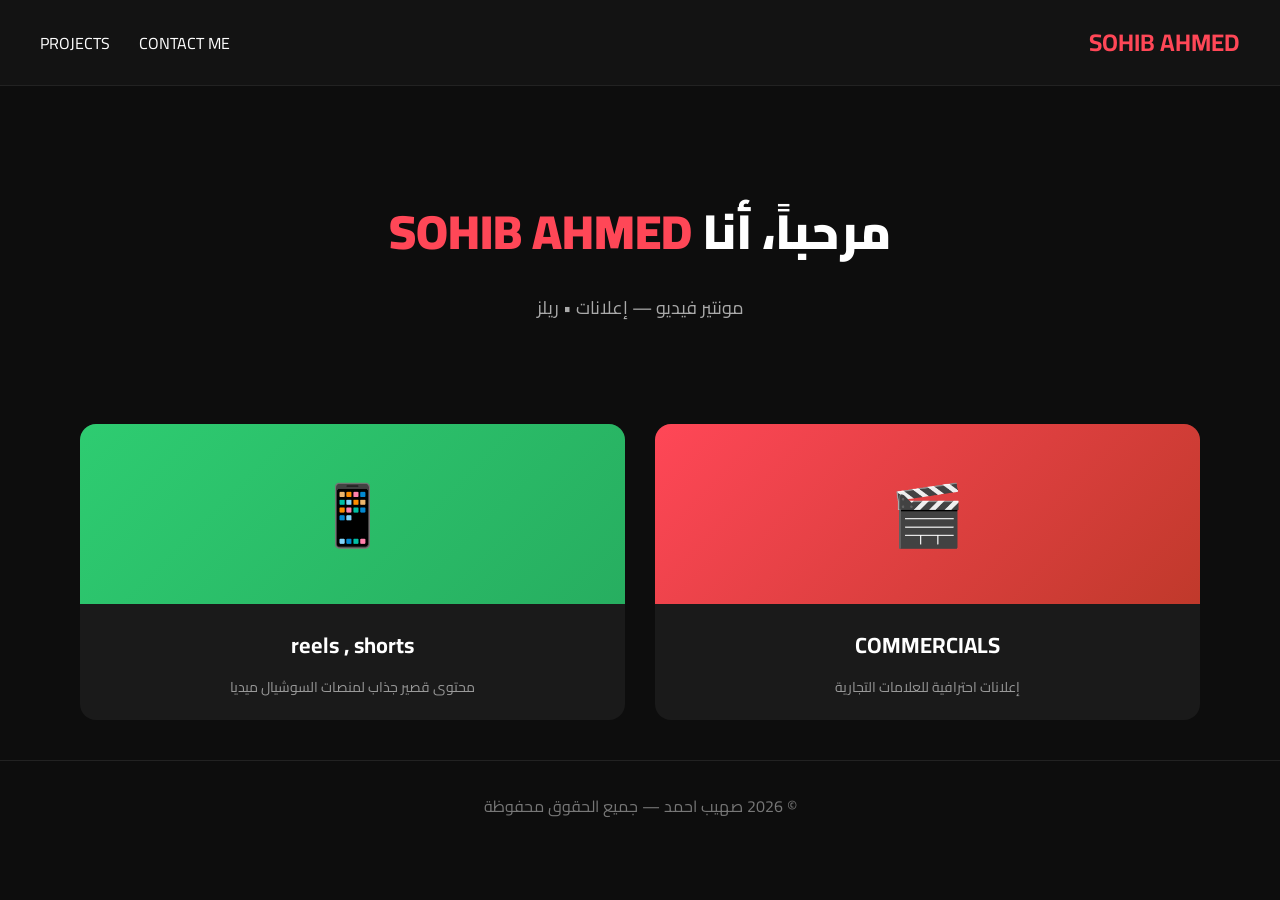
==== index.html @ 6d96e3cb "Add files via upload" ====
<!DOCTYPE html>
<html lang="ar" dir="rtl">

<head>
  <meta charset="UTF-8">
  <meta name="viewport" content="width=device-width, initial-scale=1.0">
  <title>صهيب أحمد — بورتفوليو</title>
  <link href="https://fonts.googleapis.com/css2?family=Cairo:wght@400;700;900&display=swap" rel="stylesheet">
  <style>
    * {
      margin: 0;
      padding: 0;
      box-sizing: border-box;
    }

    body {
      font-family: 'Cairo', sans-serif;
      background: #0d0d0d;
      color: #fff;
      min-height: 100vh;
    }

    header {
      display: flex;
      justify-content: space-between;
      align-items: center;
      padding: 20px 40px;
      background: rgba(20, 20, 20, 0.9);
      border-bottom: 1px solid #222;
    }

    .logo {
      font-size: 24px;
      font-weight: bold;
      color: #ff4757;
    }

    nav a {
      color: #fff;
      text-decoration: none;
      margin-right: 25px;
      transition: 0.3s;
    }

    nav a:hover {
      color: #ff4757;
    }

    .hero {
      text-align: center;
      padding: 100px 20px 60px;
    }

    .hero h1 {
      font-size: 48px;
      font-weight: 900;
    }

    .hero h1 span {
      color: #ff4757;
    }

    .hero p {
      color: #aaa;
      margin-top: 15px;
      font-size: 18px;
    }

    .sections {
      display: grid;
      grid-template-columns: repeat(auto-fit, minmax(280px, 1fr));
      gap: 30px;
      padding: 40px;
      max-width: 1200px;
      margin: auto;
    }

    .card {
      background: #1a1a1a;
      border-radius: 16px;
      overflow: hidden;
      text-decoration: none;
      color: #fff;
      transition: transform 0.3s;
    }

    .card:hover {
      transform: translateY(-8px);
    }

    .card-img {
      height: 180px;
      display: flex;
      align-items: center;
      justify-content: center;
      font-size: 60px;
    }

    .red {
      background: linear-gradient(135deg, #ff4757, #c0392b);
    }

    .blue {
      background: linear-gradient(135deg, #3498db, #2c3e50);
    }

    .green {
      background: linear-gradient(135deg, #2ecc71, #27ae60);
    }

    .card-body {
      padding: 20px;
      text-align: center;
    }

    .card-body h3 {
      font-size: 22px;
    }

    .card-body p {
      color: #999;
      font-size: 14px;
      margin-top: 8px;
    }

    footer {
      text-align: center;
      padding: 30px;
      color: #777;
      border-top: 1px solid #222;
    }
  </style>
</head>

<body>
  <header>
    <div class="logo"> SOHIB AHMED</div>
    <nav>
      <a href="#work">PROJECTS</a>
      <a href="#contact"> CONTACT ME</a>
    </nav>
  </header>

  <section class="hero">
    <h1>مرحباً، أنا <span>SOHIB AHMED</span></h1>
    <p>مونتير فيديو — إعلانات • ريلز</p>
  </section>

  <section class="sections" id="work">
    <a href="ads.html" class="card">
      <div class="card-img red">🎬</div>
      <div class="card-body">
        <h3>COMMERCIALS</h3>
        <p>إعلانات احترافية للعلامات التجارية</p>
      </div>
    </a>
    <!-- <a href="motion.html" class="card">
    <div class="card-img blue">✨</div>
    <div class="card-body">
      <h3>Motion graphic</h3>
      <p>أنيميشن ورسوم متحركة إبداعية</p>
    </div>
  </a> -->
    <a href="reels.html" class="card">
      <div class="card-img green">📱</div>
      <div class="card-body">
        <h3>reels , shorts</h3>
        <p>محتوى قصير جذاب لمنصات السوشيال ميديا</p>
      </div>
    </a>
  </section>

  <footer id="contact">© 2026 صهيب احمد — جميع الحقوق محفوظة</footer>
</body>

</html>
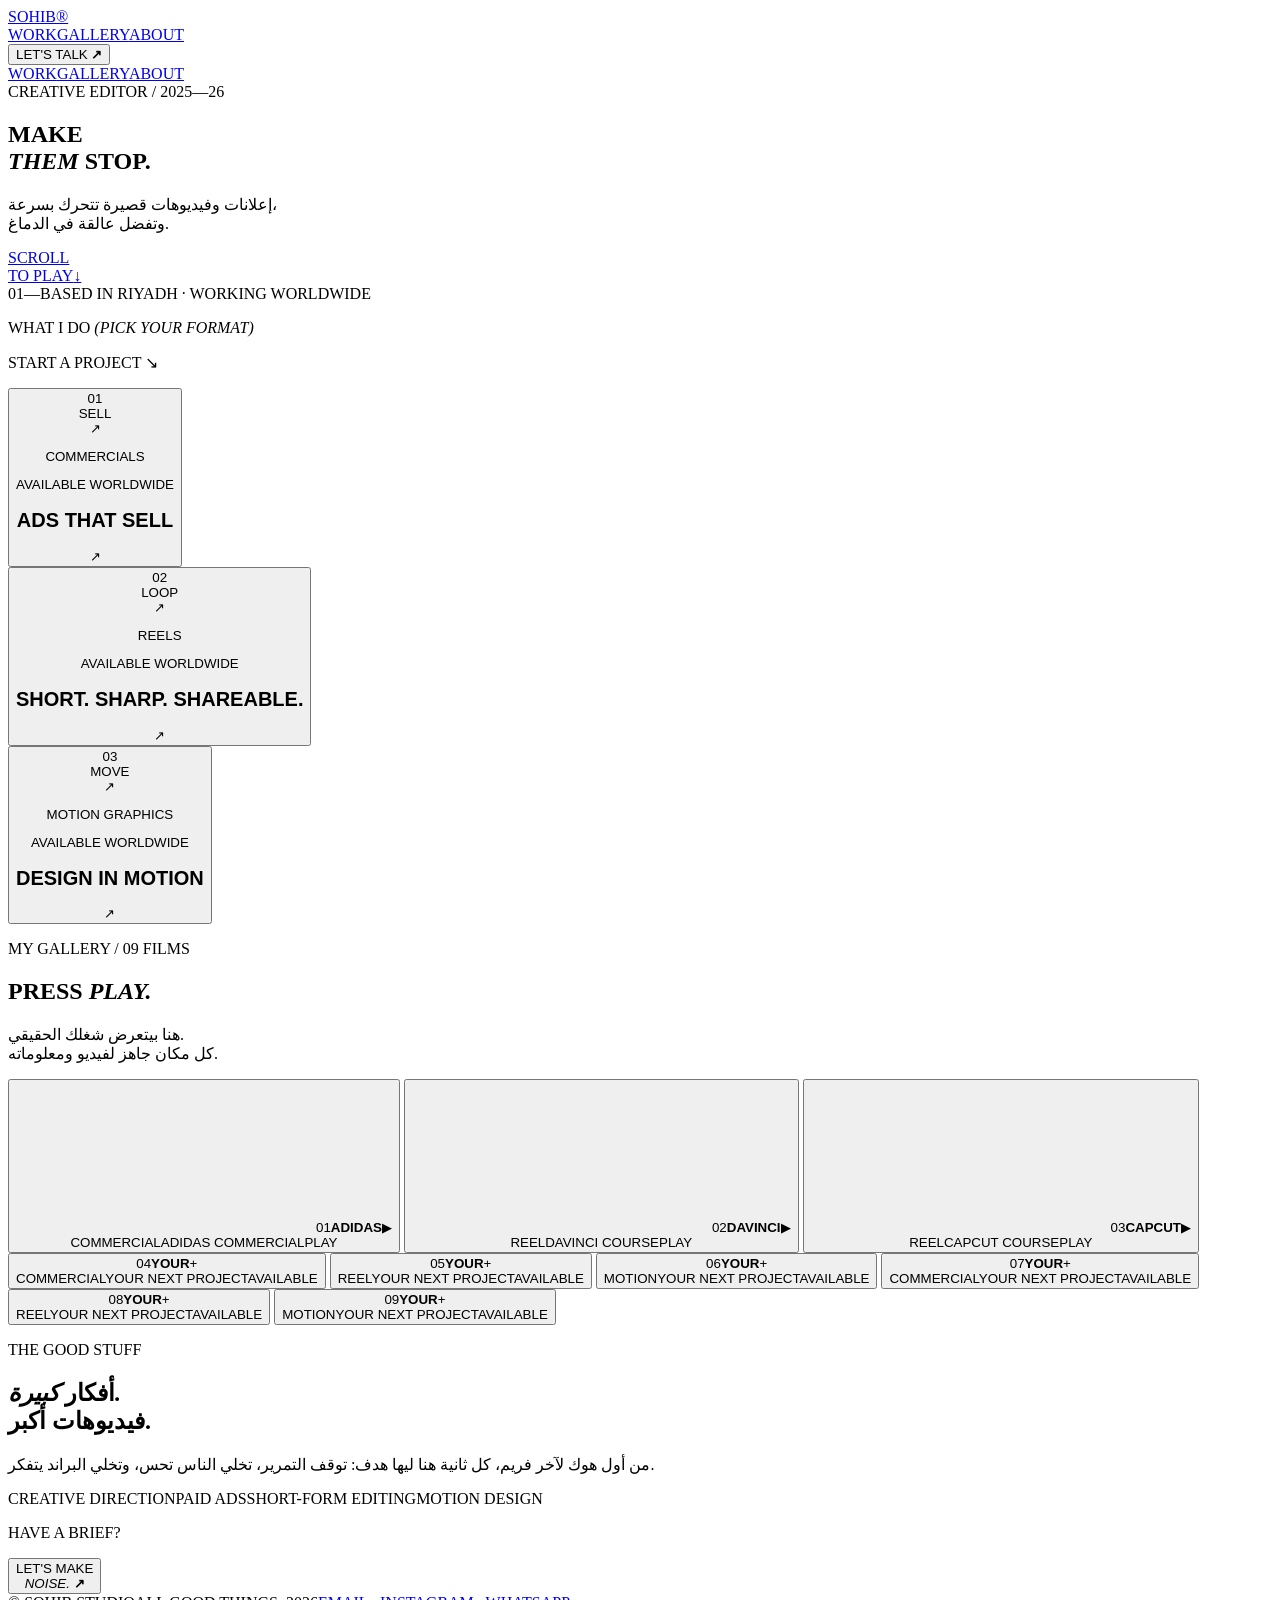
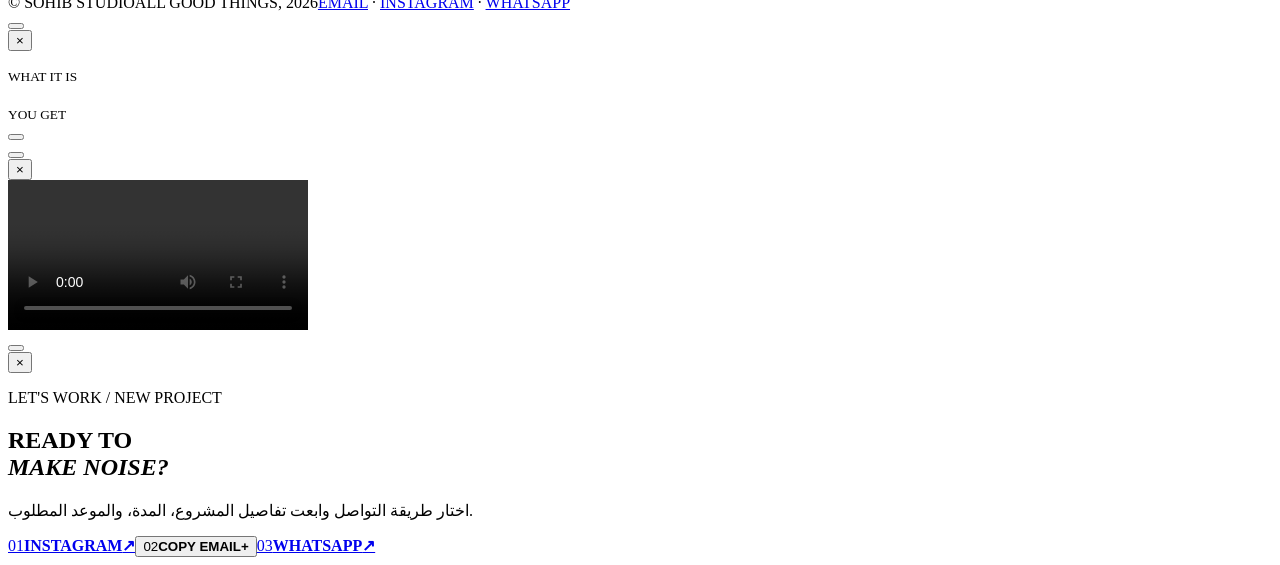
==== commit 40f010b1: "Launch new SOHIB creative portfolio" ====
--- a/index.html
+++ b/index.html
@@ -1,176 +1,60 @@
-<!DOCTYPE html>
-<html lang="ar" dir="rtl">
-
+<!doctype html>
+<html lang="en">
 <head>
   <meta charset="UTF-8">
-  <meta name="viewport" content="width=device-width, initial-scale=1.0">
-  <title>صهيب أحمد — بورتفوليو</title>
-  <link href="https://fonts.googleapis.com/css2?family=Cairo:wght@400;700;900&display=swap" rel="stylesheet">
-  <style>
-    * {
-      margin: 0;
-      padding: 0;
-      box-sizing: border-box;
-    }
+  <meta name="viewport" content="width=device-width,initial-scale=1">
+  <meta name="description" content="Performance ads and short-form videos that make people stop.">
+  <title>SOHIB® — Creative Editor</title>
+  <link rel="stylesheet" href="styles.css">
+</head>
+<body>
+  <main>
+    <nav class="nav">
+      <a class="brand" href="#top" aria-label="Sohib home">SOHIB<span>®</span></a>
+      <div class="nav-links"><a href="#work">WORK</a><a href="#gallery">GALLERY</a><a href="#about">ABOUT</a></div>
+      <button class="talk-button" data-contact="NEW PROJECT">LET'S TALK <b>↗</b></button>
+    </nav>
+    <div class="mobile-nav"><a href="#work">WORK</a><a href="#gallery">GALLERY</a><a href="#about">ABOUT</a></div>
 
-    body {
-      font-family: 'Cairo', sans-serif;
-      background: #0d0d0d;
-      color: #fff;
-      min-height: 100vh;
-    }
+    <section id="top" class="hero">
+      <div class="hero-kicker"><span class="pulse"></span> CREATIVE EDITOR / 2025—26</div>
+      <h1>MAKE<br><i>THEM</i> STOP.</h1>
+      <p class="hero-copy">إعلانات وفيديوهات قصيرة تتحرك بسرعة،<br>وتفضل عالقة في الدماغ.</p>
+      <a class="circle-cta" href="#work"><span>SCROLL<br>TO PLAY</span><b>↓</b></a>
+      <div class="hero-footer"><span>01—</span><span>BASED IN RIYADH · WORKING WORLDWIDE</span></div>
+    </section>
 
-    header {
-      display: flex;
-      justify-content: space-between;
-      align-items: center;
-      padding: 20px 40px;
-      background: rgba(20, 20, 20, 0.9);
-      border-bottom: 1px solid #222;
-    }
+    <section id="work" class="work-section">
+      <div class="section-head" data-reveal><p>WHAT I DO <em>(PICK YOUR FORMAT)</em></p><p>START A PROJECT <span>↘</span></p></div>
+      <div class="projects">
+        <article class="project nova" data-reveal><button class="project-button" data-service="commercials"><div class="project-no">01</div><div class="visual"><div class="visual-word">SELL</div><div class="play">↗</div></div><div class="project-meta"><p>COMMERCIALS</p><p>AVAILABLE WORLDWIDE</p></div><h2>ADS THAT SELL</h2><span class="project-open">↗</span></button></article>
+        <article class="project sodo" data-reveal><button class="project-button" data-service="reels"><div class="project-no">02</div><div class="visual"><div class="visual-word">LOOP</div><div class="play">↗</div></div><div class="project-meta"><p>REELS</p><p>AVAILABLE WORLDWIDE</p></div><h2>SHORT. SHARP. SHAREABLE.</h2><span class="project-open">↗</span></button></article>
+        <article class="project kay" data-reveal><button class="project-button" data-service="motion"><div class="project-no">03</div><div class="visual"><div class="visual-word">MOVE</div><div class="play">↗</div></div><div class="project-meta"><p>MOTION GRAPHICS</p><p>AVAILABLE WORLDWIDE</p></div><h2>DESIGN IN MOTION</h2><span class="project-open">↗</span></button></article>
+      </div>
+    </section>
 
-    .logo {
-      font-size: 24px;
-      font-weight: bold;
-      color: #ff4757;
-    }
+    <section id="gallery" class="gallery-section">
+      <div class="gallery-heading" data-reveal><div><p>MY GALLERY / 09 FILMS</p><h2>PRESS <i>PLAY.</i></h2></div><p>هنا بيتعرض شغلك الحقيقي.<br>كل مكان جاهز لفيديو ومعلوماته.</p></div>
+      <div class="gallery-grid">
+        <button class="gallery-card has-video" data-video="adidas"><div class="gallery-frame"><video poster="https://sohib-creative-editor.sohib11116.chatgpt.site/videos/adidas-poster.jpg" muted playsinline preload="none"></video><span class="gallery-index">01</span><strong>ADIDAS</strong><span class="gallery-play">▶</span></div><div class="gallery-meta"><span>COMMERCIAL</span><span>ADIDAS COMMERCIAL</span><span>PLAY</span></div></button>
+        <button class="gallery-card has-video" data-video="davinci"><div class="gallery-frame"><video poster="https://sohib-creative-editor.sohib11116.chatgpt.site/videos/davinci-poster.jpg" muted playsinline preload="none"></video><span class="gallery-index">02</span><strong>DAVINCI</strong><span class="gallery-play">▶</span></div><div class="gallery-meta"><span>REEL</span><span>DAVINCI COURSE</span><span>PLAY</span></div></button>
+        <button class="gallery-card has-video" data-video="capcut"><div class="gallery-frame"><video poster="https://sohib-creative-editor.sohib11116.chatgpt.site/videos/capcut-poster.jpg" muted playsinline preload="none"></video><span class="gallery-index">03</span><strong>CAPCUT</strong><span class="gallery-play">▶</span></div><div class="gallery-meta"><span>REEL</span><span>CAPCUT COURSE</span><span>PLAY</span></div></button>
+        <button class="gallery-card gallery-pink"><div class="gallery-frame"><span class="gallery-index">04</span><strong>YOUR</strong><span class="gallery-play">+</span></div><div class="gallery-meta"><span>COMMERCIAL</span><span>YOUR NEXT PROJECT</span><span>AVAILABLE</span></div></button>
+        <button class="gallery-card gallery-yellow"><div class="gallery-frame"><span class="gallery-index">05</span><strong>YOUR</strong><span class="gallery-play">+</span></div><div class="gallery-meta"><span>REEL</span><span>YOUR NEXT PROJECT</span><span>AVAILABLE</span></div></button>
+        <button class="gallery-card gallery-purple"><div class="gallery-frame"><span class="gallery-index">06</span><strong>YOUR</strong><span class="gallery-play">+</span></div><div class="gallery-meta"><span>MOTION</span><span>YOUR NEXT PROJECT</span><span>AVAILABLE</span></div></button>
+        <button class="gallery-card gallery-green"><div class="gallery-frame"><span class="gallery-index">07</span><strong>YOUR</strong><span class="gallery-play">+</span></div><div class="gallery-meta"><span>COMMERCIAL</span><span>YOUR NEXT PROJECT</span><span>AVAILABLE</span></div></button>
+        <button class="gallery-card gallery-red"><div class="gallery-frame"><span class="gallery-index">08</span><strong>YOUR</strong><span class="gallery-play">+</span></div><div class="gallery-meta"><span>REEL</span><span>YOUR NEXT PROJECT</span><span>AVAILABLE</span></div></button>
+        <button class="gallery-card gallery-dark"><div class="gallery-frame"><span class="gallery-index">09</span><strong>YOUR</strong><span class="gallery-play">+</span></div><div class="gallery-meta"><span>MOTION</span><span>YOUR NEXT PROJECT</span><span>AVAILABLE</span></div></button>
+      </div>
+    </section>
 
-    nav a {
-      color: #fff;
-      text-decoration: none;
-      margin-right: 25px;
-      transition: 0.3s;
-    }
+    <section id="about" class="manifesto"><p class="eyebrow" data-reveal>THE GOOD STUFF</p><h2 data-reveal>أفكار <i>كبيرة.</i><br>فيديوهات <span>أكبر.</span></h2><div class="manifesto-bottom" data-reveal><p>من أول هوك لآخر فريم، كل ثانية هنا ليها هدف: توقف التمرير، تخلي الناس تحس، وتخلي البراند يتفكر.</p><div class="services"><span>CREATIVE DIRECTION</span><span>PAID ADS</span><span>SHORT-FORM EDITING</span><span>MOTION DESIGN</span></div></div></section>
+    <section class="contact"><p>HAVE A BRIEF?</p><button class="contact-trigger" data-contact="NEW PROJECT">LET'S MAKE<br><i>NOISE.</i> <b>↗</b></button><div><span>© SOHIB STUDIO</span><span>ALL GOOD THINGS, 2026</span><span><a href="mailto:sohibamed11@icloud.com?subject=New%20video%20project">EMAIL</a> · <a href="https://www.instagram.com/s_sohib_ahmed/" target="_blank" rel="noreferrer">INSTAGRAM</a> · <a href="https://wa.me/966596570098?text=Hi%20Sohib%2C%20I%27d%20like%20to%20discuss%20a%20video%20project." target="_blank" rel="noreferrer">WHATSAPP</a></span></div></section>
+  </main>
 
-    nav a:hover {
-      color: #ff4757;
-    }
-
-    .hero {
-      text-align: center;
-      padding: 100px 20px 60px;
-    }
-
-    .hero h1 {
-      font-size: 48px;
-      font-weight: 900;
-    }
-
-    .hero h1 span {
-      color: #ff4757;
-    }
-
-    .hero p {
-      color: #aaa;
-      margin-top: 15px;
-      font-size: 18px;
-    }
-
-    .sections {
-      display: grid;
-      grid-template-columns: repeat(auto-fit, minmax(280px, 1fr));
-      gap: 30px;
-      padding: 40px;
-      max-width: 1200px;
-      margin: auto;
-    }
-
-    .card {
-      background: #1a1a1a;
-      border-radius: 16px;
-      overflow: hidden;
-      text-decoration: none;
-      color: #fff;
-      transition: transform 0.3s;
-    }
-
-    .card:hover {
-      transform: translateY(-8px);
-    }
-
-    .card-img {
-      height: 180px;
-      display: flex;
-      align-items: center;
-      justify-content: center;
-      font-size: 60px;
-    }
-
-    .red {
-      background: linear-gradient(135deg, #ff4757, #c0392b);
-    }
-
-    .blue {
-      background: linear-gradient(135deg, #3498db, #2c3e50);
-    }
-
-    .green {
-      background: linear-gradient(135deg, #2ecc71, #27ae60);
-    }
-
-    .card-body {
-      padding: 20px;
-      text-align: center;
-    }
-
-    .card-body h3 {
-      font-size: 22px;
-    }
-
-    .card-body p {
-      color: #999;
-      font-size: 14px;
-      margin-top: 8px;
-    }
-
-    footer {
-      text-align: center;
-      padding: 30px;
-      color: #777;
-      border-top: 1px solid #222;
-    }
-  </style>
-</head>
-
-<body>
-  <header>
-    <div class="logo"> SOHIB AHMED</div>
-    <nav>
-      <a href="#work">PROJECTS</a>
-      <a href="#contact"> CONTACT ME</a>
-    </nav>
-  </header>
-
-  <section class="hero">
-    <h1>مرحباً، أنا <span>SOHIB AHMED</span></h1>
-    <p>مونتير فيديو — إعلانات • ريلز</p>
-  </section>
-
-  <section class="sections" id="work">
-    <a href="ads.html" class="card">
-      <div class="card-img red">🎬</div>
-      <div class="card-body">
-        <h3>COMMERCIALS</h3>
-        <p>إعلانات احترافية للعلامات التجارية</p>
-      </div>
-    </a>
-    <!-- <a href="motion.html" class="card">
-    <div class="card-img blue">✨</div>
-    <div class="card-body">
-      <h3>Motion graphic</h3>
-      <p>أنيميشن ورسوم متحركة إبداعية</p>
-    </div>
-  </a> -->
-    <a href="reels.html" class="card">
-      <div class="card-img green">📱</div>
-      <div class="card-body">
-        <h3>reels , shorts</h3>
-        <p>محتوى قصير جذاب لمنصات السوشيال ميديا</p>
-      </div>
-    </a>
-  </section>
-
-  <footer id="contact">© 2026 صهيب احمد — جميع الحقوق محفوظة</footer>
+  <div class="service-modal hidden" id="service-modal"><button class="service-backdrop" data-close="service"></button><article class="service-panel"><button class="service-close" data-close="service">×</button><p id="service-kicker"></p><div class="service-visual"><strong id="service-word"></strong><span id="service-label"></span></div><div class="service-info"><div><small>WHAT IT IS</small><h2 id="service-title"></h2><p id="service-description"></p></div><div><small>YOU GET</small><div id="service-deliverables"></div></div></div><button class="service-cta" id="service-cta"></button></article></div>
+  <div class="video-modal hidden" id="video-modal"><button class="video-backdrop" data-close="video"></button><div class="video-player-panel"><button class="video-close" data-close="video">×</button><div class="video-title"><span id="video-meta"></span><strong id="video-name"></strong></div><video id="video-player" controls playsinline preload="metadata"></video></div></div>
+  <div class="contact-drawer hidden" id="contact-drawer"><button class="drawer-backdrop" data-close="contact"></button><aside class="drawer-panel"><button class="drawer-close" data-close="contact">×</button><p id="contact-topic">LET'S WORK / NEW PROJECT</p><h2>READY TO<br><i>MAKE NOISE?</i></h2><p class="drawer-copy">اختار طريقة التواصل وابعت تفاصيل المشروع، المدة، والموعد المطلوب.</p><div class="drawer-links"><a href="https://www.instagram.com/s_sohib_ahmed/" target="_blank" rel="noreferrer"><span>01</span><strong>INSTAGRAM</strong><b>↗</b></a><button id="copy-email"><span>02</span><strong>COPY EMAIL</strong><b>+</b></button><a href="https://wa.me/966596570098?text=Hi%20Sohib%2C%20I%27d%20like%20to%20discuss%20a%20video%20project." target="_blank" rel="noreferrer"><span>03</span><strong>WHATSAPP</strong><b>↗</b></a></div></aside></div>
+  <script src="script.js"></script>
 </body>
-
-</html>+</html>
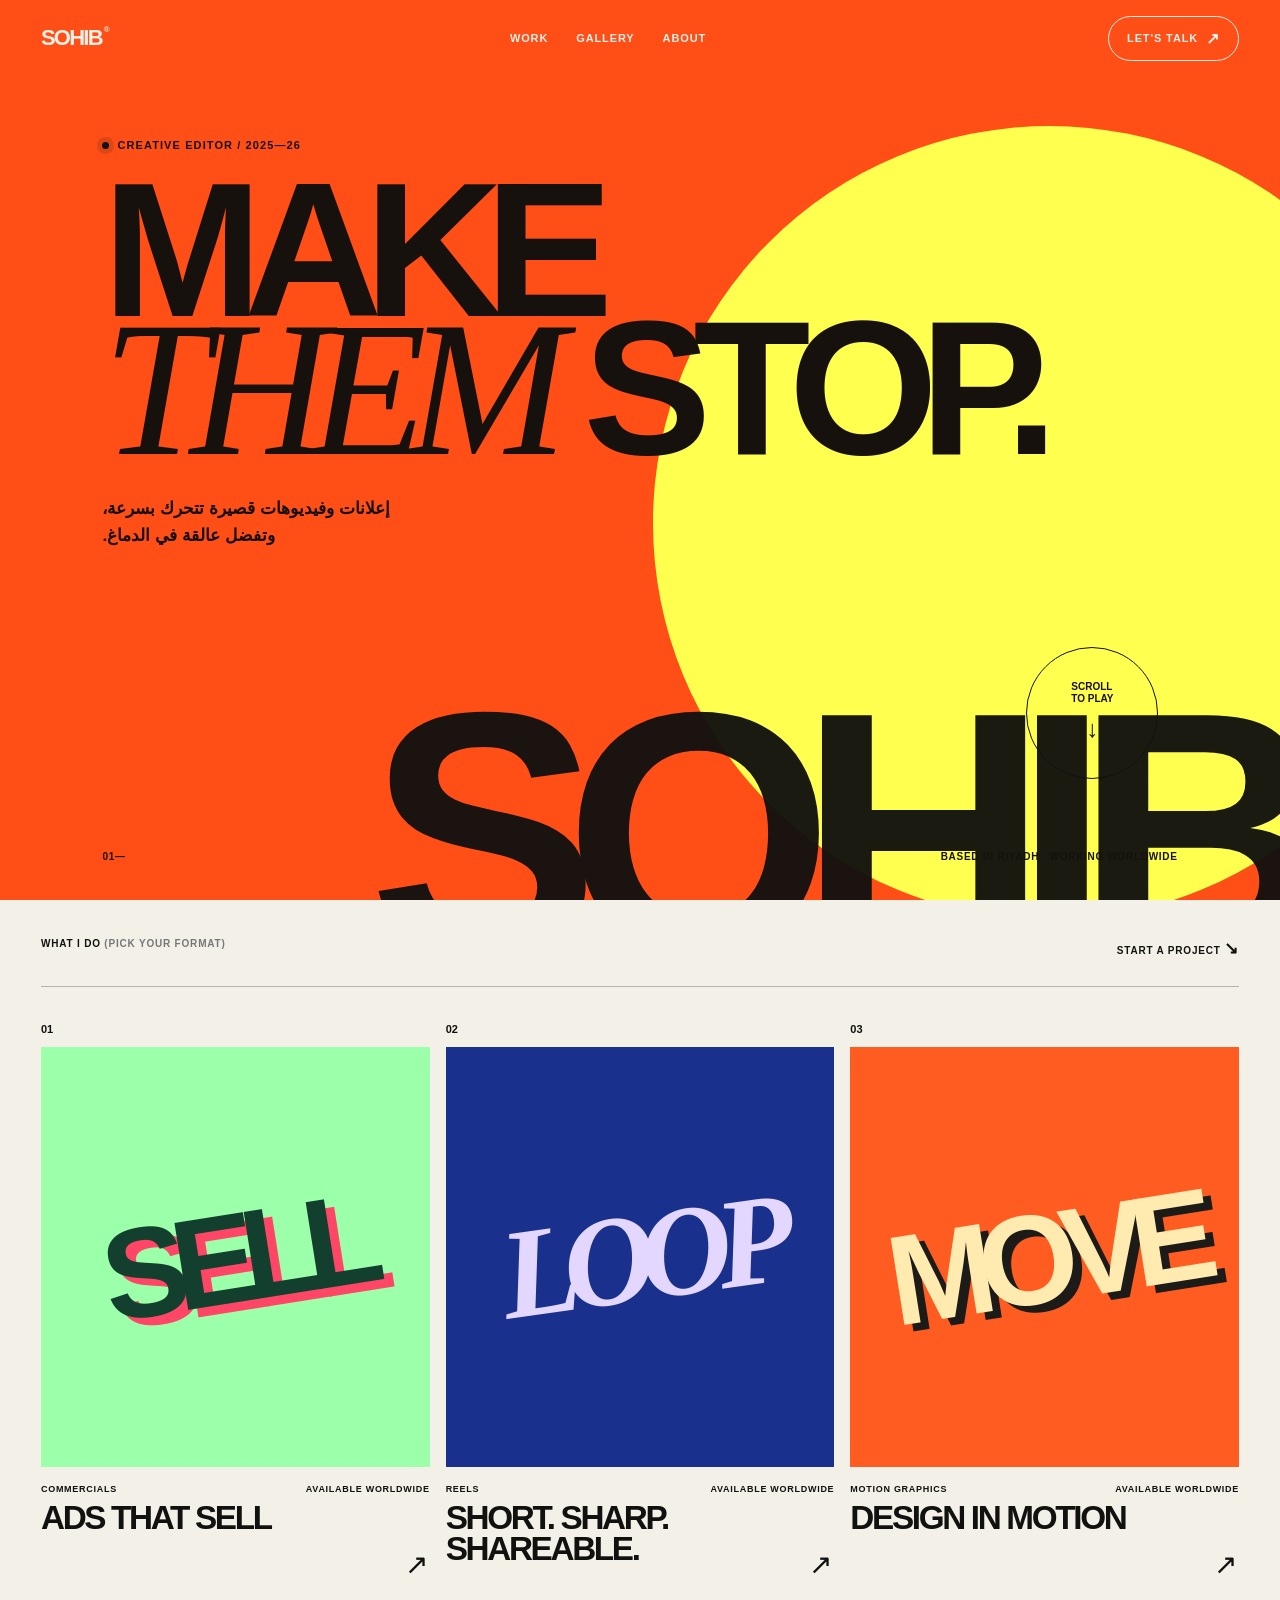
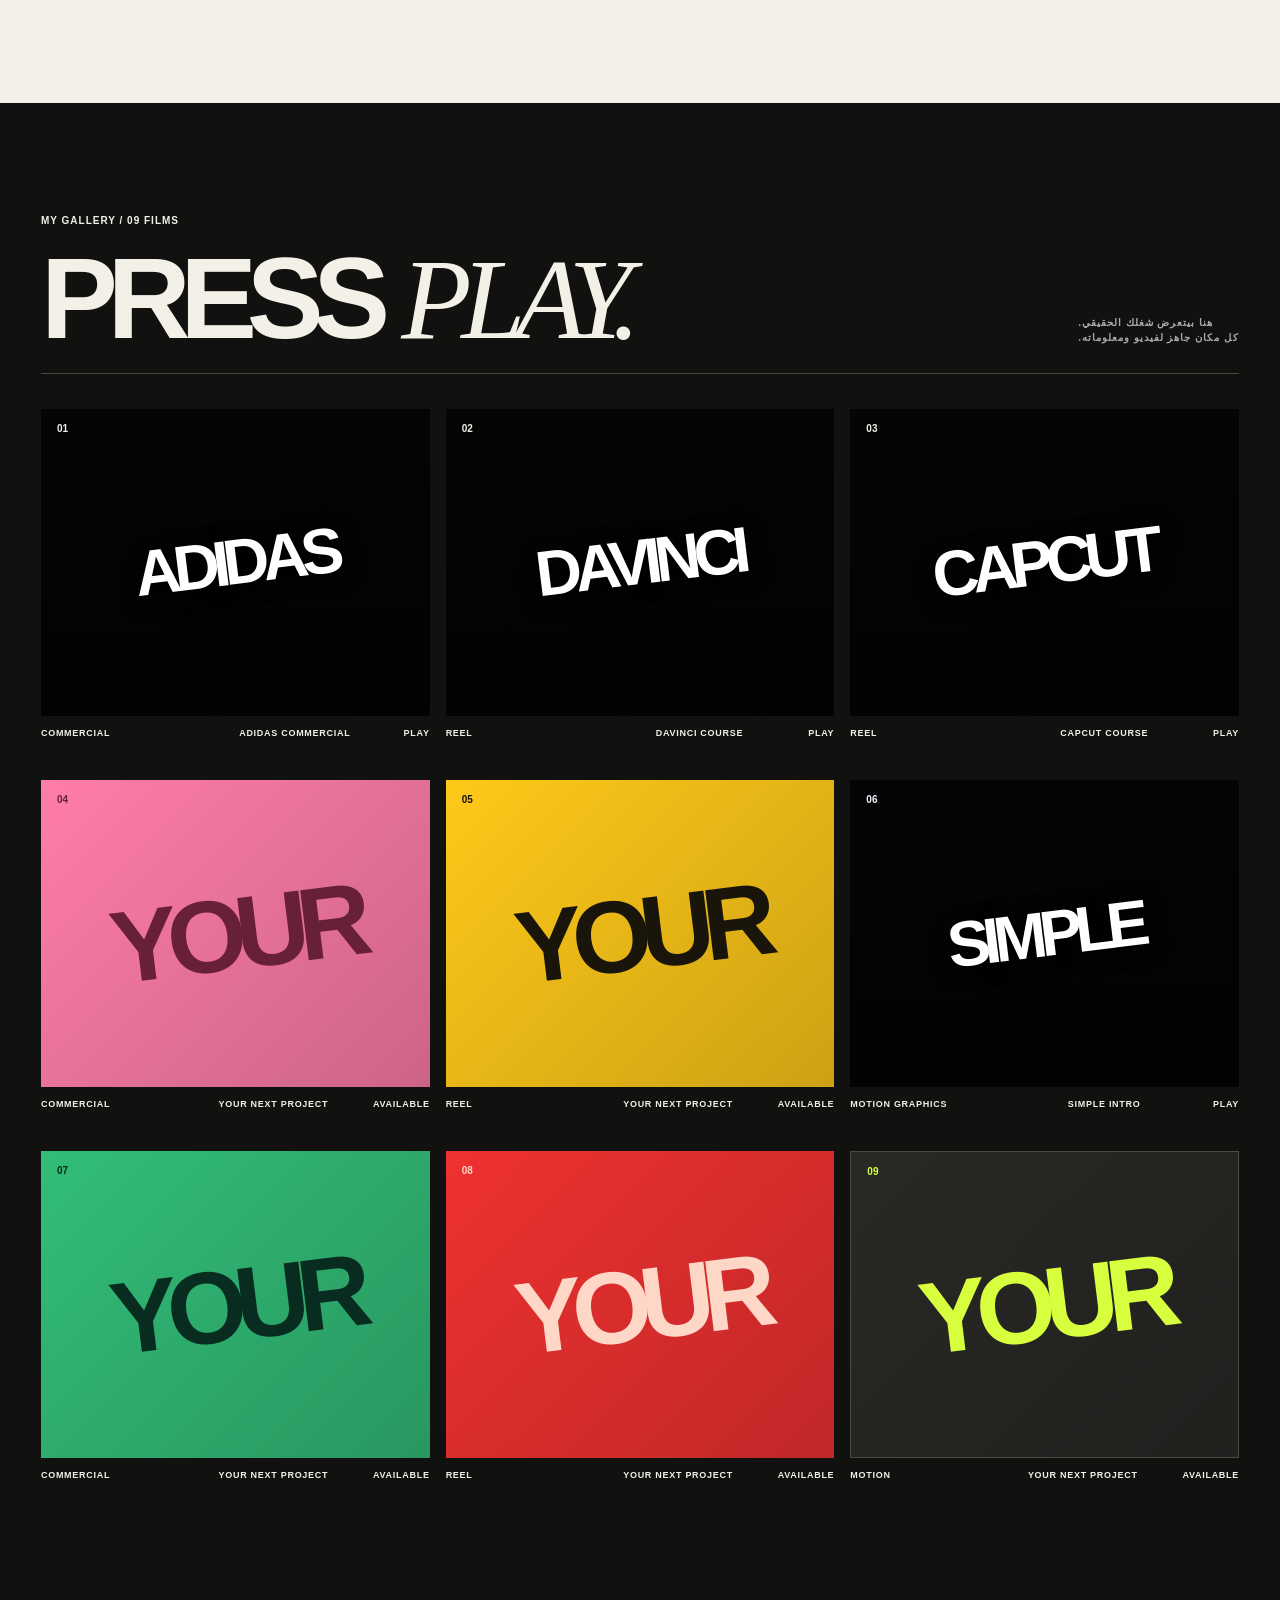
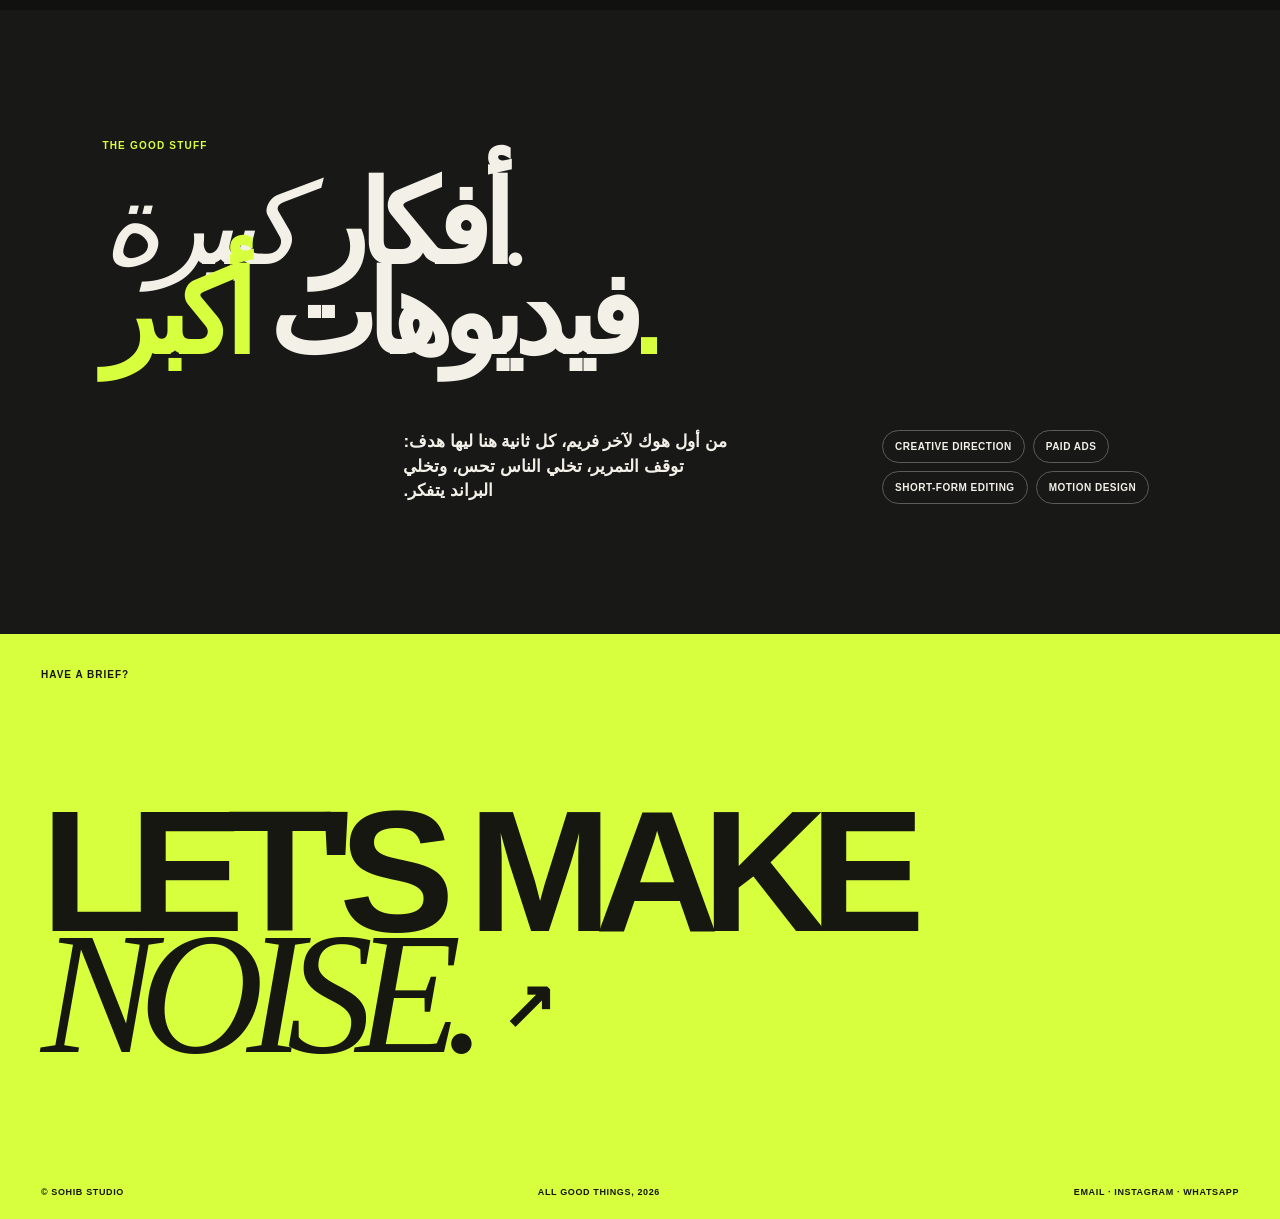
==== commit 7ff1baf9: "Add simple intro motion graphics project" ====
--- a/index.html
+++ b/index.html
@@ -41,7 +41,7 @@
         <button class="gallery-card has-video" data-video="capcut"><div class="gallery-frame"><video poster="https://sohib-creative-editor.sohib11116.chatgpt.site/videos/capcut-poster.jpg" muted playsinline preload="none"></video><span class="gallery-index">03</span><strong>CAPCUT</strong><span class="gallery-play">▶</span></div><div class="gallery-meta"><span>REEL</span><span>CAPCUT COURSE</span><span>PLAY</span></div></button>
         <button class="gallery-card gallery-pink"><div class="gallery-frame"><span class="gallery-index">04</span><strong>YOUR</strong><span class="gallery-play">+</span></div><div class="gallery-meta"><span>COMMERCIAL</span><span>YOUR NEXT PROJECT</span><span>AVAILABLE</span></div></button>
         <button class="gallery-card gallery-yellow"><div class="gallery-frame"><span class="gallery-index">05</span><strong>YOUR</strong><span class="gallery-play">+</span></div><div class="gallery-meta"><span>REEL</span><span>YOUR NEXT PROJECT</span><span>AVAILABLE</span></div></button>
-        <button class="gallery-card gallery-purple"><div class="gallery-frame"><span class="gallery-index">06</span><strong>YOUR</strong><span class="gallery-play">+</span></div><div class="gallery-meta"><span>MOTION</span><span>YOUR NEXT PROJECT</span><span>AVAILABLE</span></div></button>
+        <button class="gallery-card gallery-purple has-video" data-video="simpleIntro"><div class="gallery-frame"><video poster="https://sohib-creative-editor.sohib11116.chatgpt.site/videos/simple-intro-poster.jpg" muted playsinline preload="none"></video><span class="gallery-index">06</span><strong>SIMPLE</strong><span class="gallery-play">▶</span></div><div class="gallery-meta"><span>MOTION GRAPHICS</span><span>SIMPLE INTRO</span><span>PLAY</span></div></button>
         <button class="gallery-card gallery-green"><div class="gallery-frame"><span class="gallery-index">07</span><strong>YOUR</strong><span class="gallery-play">+</span></div><div class="gallery-meta"><span>COMMERCIAL</span><span>YOUR NEXT PROJECT</span><span>AVAILABLE</span></div></button>
         <button class="gallery-card gallery-red"><div class="gallery-frame"><span class="gallery-index">08</span><strong>YOUR</strong><span class="gallery-play">+</span></div><div class="gallery-meta"><span>REEL</span><span>YOUR NEXT PROJECT</span><span>AVAILABLE</span></div></button>
         <button class="gallery-card gallery-dark"><div class="gallery-frame"><span class="gallery-index">09</span><strong>YOUR</strong><span class="gallery-play">+</span></div><div class="gallery-meta"><span>MOTION</span><span>YOUR NEXT PROJECT</span><span>AVAILABLE</span></div></button>
--- a/styles.css
+++ b/styles.css
@@ -0,0 +1,15 @@
+.gallery-card.has-video .gallery-frame{background:#050505}.gallery-card.has-video .gallery-frame video{position:absolute;inset:0;width:100%;height:100%;object-fit:cover;z-index:0}.gallery-card.has-video .gallery-frame:before{content:'';position:absolute;inset:0;background:linear-gradient(180deg,#0001,#0008);z-index:1}.gallery-card.has-video .gallery-frame strong{font-size:clamp(36px,5vw,78px);color:#fff;text-shadow:0 3px 20px #000;max-width:90%;text-align:center}.video-modal{position:fixed;inset:0;z-index:60;display:grid;place-items:center;padding:24px}.video-backdrop{position:absolute;inset:0;border:0;background:#000e;backdrop-filter:blur(12px);cursor:pointer}.video-player-panel{position:relative;z-index:1;width:min(1100px,100%);background:#111;color:#f3f0e8;padding:18px;box-shadow:0 25px 100px #000;animation:service-in .45s cubic-bezier(.16,1,.3,1)}.video-player-panel>video{display:block;width:100%;max-height:76svh;background:#000;object-fit:contain}.video-title{display:flex;align-items:center;gap:18px;padding:2px 50px 16px 2px}.video-title span{font-size:9px;font-weight:800;letter-spacing:.1em;color:#999}.video-title strong{font-size:16px}.video-close{position:absolute;right:14px;top:9px;z-index:3;width:38px;height:38px;border:1px solid #777;border-radius:50%;background:#111;color:#fff;font-size:25px;line-height:1;cursor:pointer}@media(max-width:700px){.video-modal{padding:8px}.video-player-panel{padding:10px}.video-title{display:block;padding:4px 45px 11px 2px}.video-title span{display:block;margin-bottom:4px}.video-title strong{font-size:13px}.video-player-panel>video{max-height:78svh}}
+@media(max-width:700px){.service-modal{padding:10px!important}.service-panel{max-height:94svh!important;padding:14px!important}.service-panel>p{margin:5px 0 14px!important}.service-visual{height:58vw!important}.service-visual strong{font-size:26vw!important}.service-info{grid-template-columns:1fr!important;gap:26px!important;padding:24px 2px!important}.service-info h2{font-size:12vw!important}.service-info>div:first-child>p{text-align:right!important}.service-close{right:10px!important;top:8px!important}.service-cta{font-size:9px!important;padding:16px 8px!important}}
+.service-modal{position:fixed;inset:0;z-index:40;display:grid;place-items:center;padding:24px}.service-backdrop{position:absolute;inset:0;border:0;background:#000c;backdrop-filter:blur(10px);cursor:pointer}.service-panel{position:relative;width:min(980px,100%);max-height:92svh;overflow-y:auto;background:#f3f0e8;color:#11110f;padding:24px;box-shadow:0 28px 110px #0009;animation:service-in .5s cubic-bezier(.16,1,.3,1)}@keyframes service-in{from{opacity:0;transform:translateY(45px) scale(.97)}to{opacity:1;transform:none}}.service-close{position:absolute;right:14px;top:10px;z-index:3;width:42px;height:42px;border:1px solid currentColor;border-radius:50%;background:#f3f0e8;color:#111;font-size:27px;line-height:1;cursor:pointer}.service-panel>p{font-size:10px;font-weight:800;letter-spacing:.1em;margin:2px 0 18px}.service-visual{height:300px;display:grid;place-items:center;position:relative;overflow:hidden}.service-visual strong{font-size:clamp(95px,16vw,225px);font-weight:900;letter-spacing:-.12em;transform:rotate(-7deg)}.service-visual span{position:absolute;left:18px;bottom:15px;font-size:10px;font-weight:800;letter-spacing:.1em}.service-panel.nova .service-visual{background:#9cffa9;color:#133f2e}.service-panel.sodo .service-visual{background:#19318c;color:#e4d7ff}.service-panel.kay .service-visual{background:#ff5c22;color:#ffeaaf}.service-info{display:grid;grid-template-columns:1.35fr .8fr;gap:8vw;padding:28px 4px}.service-info small{font-size:9px;font-weight:800;letter-spacing:.12em;color:#696861}.service-info h2{font-size:clamp(38px,5vw,68px);line-height:.85;letter-spacing:-.07em;margin:14px 0 18px}.service-info>div:first-child>p{direction:rtl;text-align:left;line-height:1.55;font-size:15px;max-width:510px}.deliverable{display:grid;grid-template-columns:32px 1fr;border-bottom:1px solid #aaa;padding:13px 0;margin:0;font-size:12px;font-weight:700}.deliverable span{font-size:9px;color:#74736d}.service-cta{width:100%;border:0;background:#11110f;color:#d8ff3e;padding:18px;font-size:11px;font-weight:800;letter-spacing:.08em;cursor:pointer;transition:background .2s,color .2s}.service-cta:hover{background:#ff4e16;color:#11110f}
+@media(max-width:700px){.contact-trigger{font-size:20vw!important}.drawer-panel{padding:28px 20px 90px!important}.drawer-close{top:14px!important;right:16px!important}.drawer-panel>p:first-of-type{margin-bottom:70px!important}.drawer-panel h2{font-size:17vw!important}.drawer-copy{text-align:right!important;margin:35px 0!important}.drawer-links strong{font-size:17px!important}}
+html,body{max-width:100%;overflow-x:clip}.talk-button{background:transparent;color:inherit;font:inherit;font-size:11px;font-weight:700;letter-spacing:.08em;cursor:pointer}.contact-trigger{display:block;border:0;background:transparent;color:inherit;font:inherit;font-size:clamp(74px,13.5vw,215px);font-weight:900;line-height:.7;letter-spacing:-.1em;margin:auto 0;padding:0;text-align:left;cursor:pointer}.contact-trigger i{font-family:Georgia,serif;font-weight:400;letter-spacing:-.1em}.contact-trigger b{font-family:Arial;font-size:.38em;vertical-align:middle}.contact>div button{border:0;background:none;color:inherit;font:inherit;font-weight:inherit;letter-spacing:inherit;padding:0;cursor:pointer}
+.contact-drawer{position:fixed;inset:0;z-index:50;display:flex;justify-content:flex-end}.drawer-backdrop{position:absolute;inset:0;border:0;background:#000b;backdrop-filter:blur(10px);cursor:pointer}.drawer-panel{position:relative;width:min(620px,100%);height:100%;overflow-y:auto;background:#d8ff3e;color:#11110f;padding:38px 42px;box-shadow:-25px 0 90px #0008;animation:drawer-in .45s cubic-bezier(.16,1,.3,1)}@keyframes drawer-in{from{transform:translateX(100%)}to{transform:none}}.drawer-close{position:absolute;top:20px;right:24px;border:1px solid #111;border-radius:50%;width:44px;height:44px;background:transparent;font-size:28px;line-height:1;cursor:pointer}.drawer-panel>p:first-of-type{font-size:10px;font-weight:800;letter-spacing:.1em;margin:6px 0 55px}.drawer-panel h2{font-size:clamp(58px,6.8vw,105px);line-height:.76;letter-spacing:-.09em;margin:0}.drawer-panel h2 i{font-family:Georgia,serif;font-weight:400}.drawer-copy{direction:rtl;text-align:left;font-size:15px;font-weight:600;line-height:1.5;max-width:390px;margin:45px 0}.drawer-links{border-top:1px solid #111}.drawer-links>a,.drawer-links>button{width:100%;display:grid;grid-template-columns:50px 1fr auto;align-items:center;border:0;border-bottom:1px solid #111;background:transparent;color:inherit;padding:21px 0;text-align:left;cursor:pointer}.drawer-links span,.drawer-links b{font-size:9px;letter-spacing:.08em}.drawer-links strong{font-size:20px}.drawer-links>*:hover strong{font-style:italic}.drawer-links .disabled-contact{opacity:.45;cursor:not-allowed}.drawer-panel small{display:block;margin-top:24px;font-size:9px;font-weight:700;letter-spacing:.06em}
+.mobile-nav{display:none}
+.talk-button{border:1px solid currentColor;border-radius:999px;padding:12px 18px;display:flex;align-items:center;gap:8px;transition:background .25s,color .25s,transform .25s!important}.talk-button:hover{background:#11110f;color:#d8ff3e;opacity:1!important;transform:translateY(-2px)}.talk-button b{font-size:16px}
+[data-reveal]{opacity:0;transform:translateY(42px);transition:opacity .8s cubic-bezier(.2,.8,.2,1),transform .8s cubic-bezier(.2,.8,.2,1)}[data-reveal].is-visible{opacity:1;transform:none}
+.gallery-section{background:#11110f;color:#f3f0e8;padding:110px 3.2vw 130px;scroll-margin-top:0}.gallery-heading{display:flex;align-items:flex-end;justify-content:space-between;border-bottom:1px solid #454541;padding-bottom:28px;margin-bottom:35px}.gallery-heading p{font-size:10px;line-height:1.5;font-weight:700;letter-spacing:.1em;margin:0}.gallery-heading>p{direction:rtl;text-align:left;color:#aaa}.gallery-heading h2{font-size:clamp(64px,9vw,145px);line-height:.78;letter-spacing:-.09em;margin:26px 0 0}.gallery-heading h2 i{font-family:Georgia,serif;font-weight:400}.gallery-grid{display:grid;grid-template-columns:repeat(3,1fr);gap:42px 16px}.gallery-card{display:block;width:100%;border:0;padding:0;background:none;color:inherit;text-align:left;cursor:pointer;font:inherit}.gallery-frame{height:24vw;min-height:260px;position:relative;overflow:hidden;display:grid;place-items:center;transition:transform .45s cubic-bezier(.2,.8,.2,1),filter .45s}.gallery-card:hover .gallery-frame{transform:scale(.985);filter:saturate(1.25)}.gallery-frame:after{content:'';position:absolute;inset:0;background:linear-gradient(135deg,transparent,#0003)}.gallery-frame strong{font-size:clamp(58px,8vw,130px);font-weight:900;letter-spacing:-.11em;transform:rotate(-7deg);z-index:1}.gallery-index{position:absolute;left:16px;top:14px;font-size:10px;font-weight:800;z-index:2}.gallery-play{position:absolute;z-index:3;width:56px;height:56px;background:#fff;color:#111;border-radius:50%;display:grid;place-items:center;padding-left:3px;transform:scale(0);transition:transform .3s}.gallery-card:hover .gallery-play{transform:scale(1)}.gallery-meta{display:grid;grid-template-columns:1fr 1.5fr auto;margin-top:12px;font-size:9px;font-weight:700;letter-spacing:.08em}.gallery-meta span:nth-child(2){text-align:center}.gallery-orange .gallery-frame{background:#ff521b;color:#fee7a6}.gallery-blue .gallery-frame{background:#233fbd;color:#d8ff3e}.gallery-lime .gallery-frame{background:#d8ff3e;color:#111}.gallery-pink .gallery-frame{background:#ff7da7;color:#681f38}.gallery-yellow .gallery-frame{background:#ffc919;color:#19150a}.gallery-purple .gallery-frame{background:#8c61ff;color:#f4efff}.gallery-green .gallery-frame{background:#32bd78;color:#082d20}.gallery-red .gallery-frame{background:#ef3131;color:#ffd7c7}.gallery-dark .gallery-frame{background:#282825;color:#d8ff3e;border:1px solid #4a4a44}
+@media(max-width:700px){html{scroll-padding-bottom:78px}body{overflow-x:hidden;padding-bottom:62px}.nav{height:66px}.brand{font-size:19px}.talk-button{padding:9px 12px;font-size:8px}.mobile-nav{position:fixed;display:flex;z-index:30;left:12px;right:12px;bottom:10px;height:50px;align-items:center;justify-content:space-around;border:1px solid #ffffff26;border-radius:999px;background:#11110fe8;color:#f3f0e8;backdrop-filter:blur(14px);box-shadow:0 10px 35px #0006;font-size:9px;font-weight:800;letter-spacing:.09em}.mobile-nav a{padding:14px 12px}.hero{min-height:100svh}.circle-cta{bottom:18vh}.gallery-section{padding:75px 20px 90px}.gallery-heading{align-items:flex-start;gap:30px;flex-direction:column}.gallery-heading h2{font-size:18vw}.gallery-heading>p{text-align:right}.gallery-grid{grid-template-columns:1fr;gap:38px}.gallery-frame{height:105vw;min-height:0}.gallery-meta{font-size:8px}.gallery-play{transform:scale(1)}.project-button{touch-action:manipulation}.visual{max-height:520px}.manifesto-bottom>p{text-align:right}.contact{min-height:58svh}.contact>div{padding-bottom:4px}}
+.project-button{display:block;border:0;background:none;color:inherit;font:inherit;text-align:left;padding:0;width:100%;cursor:pointer}.project-modal{position:fixed;inset:0;z-index:20;display:grid;place-items:center;padding:20px}.modal-backdrop{position:absolute;inset:0;border:0;background:#000b;backdrop-filter:blur(8px);cursor:pointer}.modal-content{position:relative;width:min(720px,100%);padding:24px;background:#f3f0e8;color:#11110f;box-shadow:0 25px 100px #0008}.modal-content>p:first-of-type,.modal-content small{font-size:10px;font-weight:800;letter-spacing:.1em}.modal-close{position:absolute;right:14px;top:8px;border:0;background:none;font-size:34px;cursor:pointer}.modal-film{height:300px;margin:28px 0 18px;display:grid;place-items:center;position:relative;overflow:hidden}.modal-film strong{font-size:clamp(100px,19vw,190px);letter-spacing:-.13em}.modal-film span{position:absolute;z-index:1;background:#fff;color:#111;border-radius:50%;width:55px;height:55px;display:grid;place-items:center;padding-left:3px}.modal-content.nova .modal-film{background:#9cffa9;color:#133f2e}.modal-content.sodo .modal-film{background:#19318c;color:#e4d7ff}.modal-content.kay .modal-film{background:#ff5c22;color:#ffeaaf}.modal-content h3{font-size:clamp(38px,6vw,65px);line-height:.85;letter-spacing:-.08em;margin:14px 0}.modal-copy{max-width:440px;direction:rtl;text-align:left;font-size:15px;line-height:1.5}.modal-content>a{display:inline-block;margin-top:7px;padding:13px 17px;background:#11110f;color:#d8ff3e;font-size:10px;font-weight:800;letter-spacing:.08em}
+:root{--ink:#11110f;--acid:#d8ff3e;--cream:#f3f0e8;--orange:#ff4e16}*{box-sizing:border-box}html{scroll-behavior:smooth}body{margin:0;background:var(--ink);color:var(--cream);font-family:Arial,Helvetica,sans-serif}a{color:inherit;text-decoration:none}.nav{height:76px;position:absolute;z-index:4;top:0;left:0;right:0;padding:0 3.2vw;display:flex;align-items:center;justify-content:space-between;font-size:11px;font-weight:700;letter-spacing:.08em}.brand{font-size:22px;font-weight:900;letter-spacing:-.08em}.brand span{font-size:8px;vertical-align:top;margin-left:2px}.nav-links{display:flex;gap:28px}.nav a{transition:opacity .2s}.nav a:hover{opacity:.55}.contact-link b{font-size:17px;line-height:0;margin-left:4px}.hero{min-height:100svh;position:relative;overflow:hidden;padding:140px 8vw 38px;display:flex;flex-direction:column;justify-content:center;background:var(--orange);color:#17110d}.hero:before{content:'';position:absolute;width:62vw;height:62vw;min-width:700px;min-height:700px;border-radius:50%;right:-13vw;top:14%;background:var(--acid);mix-blend-mode:screen}.hero:after{content:'SOHIB';position:absolute;right:-.03em;bottom:-.16em;font-size:27vw;font-weight:900;line-height:.7;letter-spacing:-.1em;color:#11110f;opacity:.96}.hero-kicker,.hero h1,.hero-copy,.circle-cta,.hero-footer{position:relative;z-index:1}.hero-kicker{font:700 11px/1 Arial;letter-spacing:.1em;display:flex;align-items:center;gap:8px}.pulse{height:7px;width:7px;background:#111;border-radius:50%;display:inline-block;box-shadow:0 0 0 5px #1112}.hero h1{font-size:clamp(88px,15vw,240px);letter-spacing:-.095em;line-height:.72;margin:30px 0 36px;font-weight:900}.hero h1 i,.manifesto h2 i,.contact i{font-family:Georgia,serif;font-weight:400;letter-spacing:-.1em}.hero-copy{font-size:clamp(14px,1.35vw,20px);line-height:1.55;margin:0;font-weight:600;direction:rtl;text-align:left;width:max-content}.circle-cta{position:absolute;right:9.5vw;bottom:13.5vh;border:1px solid #111;border-radius:50%;width:132px;height:132px;display:flex;align-items:center;justify-content:center;flex-direction:column;gap:10px;font-size:10px;line-height:1.2;font-weight:800}.circle-cta b{font-size:24px}.hero-footer{margin-top:auto;display:flex;justify-content:space-between;font-size:10px;font-weight:700;letter-spacing:.07em}.work-section{background:var(--cream);color:var(--ink);padding:28px 3.2vw 120px}.section-head{display:flex;justify-content:space-between;border-bottom:1px solid #b6b3aa;padding-bottom:17px;margin-bottom:36px;font-size:10px;font-weight:700;letter-spacing:.08em}.section-head em{font-style:normal;color:#777}.section-head span{font-size:17px}.projects{display:grid;grid-template-columns:repeat(3,1fr);gap:16px}.project{position:relative;min-height:560px;display:flex;flex-direction:column}.project-no{font-size:11px;font-weight:800;margin-bottom:12px}.visual{height:420px;overflow:hidden;position:relative;display:flex;justify-content:center;align-items:center;transition:transform .35s ease}.project:hover .visual{transform:translateY(-7px)}.visual-word{font-size:clamp(75px,10vw,165px);font-weight:900;letter-spacing:-.12em;transform:rotate(-9deg)}.play{position:absolute;width:52px;height:52px;border-radius:50%;background:#fff;color:#111;display:grid;place-items:center;font-size:15px;padding-left:3px;opacity:0;transition:.25s}.project:hover .play{opacity:1}.nova .visual{background:#9cffa9}.nova .visual-word{color:#133f2e;text-shadow:9px 9px #ff4666}.sodo .visual{background:#19318c;color:#e4d7ff}.sodo .visual-word{font-family:Georgia,serif;font-style:italic;transform:rotate(-8deg)}.kay .visual{background:#ff5c22;color:#ffeaaf}.kay .visual-word{text-shadow:8px 8px #1c1b17}.project-meta{display:flex;justify-content:space-between;font-size:9px;font-weight:700;letter-spacing:.08em;margin:17px 0 9px}.project-meta p{margin:0}.project h2{font-size:clamp(25px,2.6vw,42px);line-height:.93;letter-spacing:-.07em;margin:0;max-width:90%}.project-open{position:absolute;right:2px;bottom:2px;font-size:28px}.manifesto{padding:130px 8vw;background:#181817;color:var(--cream)}.eyebrow{font-size:10px;font-weight:800;letter-spacing:.12em;margin:0 0 30px;color:var(--acid)}.manifesto h2{font-size:clamp(57px,8.9vw,150px);line-height:.78;letter-spacing:-.085em;margin:0}.manifesto h2 span{color:var(--acid)}.manifesto-bottom{display:grid;grid-template-columns:1.1fr 1fr;gap:12vw;margin:70px 0 0 auto;max-width:72%}.manifesto-bottom>p{font-size:17px;line-height:1.45;margin:0;direction:rtl;text-align:left;font-weight:600}.services{display:flex;flex-wrap:wrap;align-content:start;gap:8px}.services span{font-size:10px;font-weight:700;letter-spacing:.05em;padding:10px 12px;border:1px solid #5c5c56;border-radius:99px}.contact{background:var(--acid);color:#171711;padding:35px 3.2vw 22px;min-height:65vh;display:flex;flex-direction:column}.contact>p{margin:0;font-size:10px;font-weight:800;letter-spacing:.1em}.contact>a{font-size:clamp(74px,13.5vw,215px);font-weight:900;line-height:.7;letter-spacing:-.1em;margin:auto 0}.contact>a b{font-family:Arial;font-size:.38em;vertical-align:middle}.contact>div{display:flex;justify-content:space-between;font-size:9px;font-weight:700;letter-spacing:.07em}@media(max-width:700px){.nav{padding:0 20px}.nav-links{display:none}.contact-link{font-size:9px}.hero{padding:128px 20px 25px}.hero:before{right:-90vw;top:12%;min-width:550px;min-height:550px}.hero h1{font-size:24vw}.hero-copy{text-align:right;margin-left:auto}.circle-cta{right:25px;bottom:20vh;width:106px;height:106px}.hero-footer{font-size:8px;gap:12px}.work-section{padding:22px 20px 70px}.projects{grid-template-columns:1fr;gap:42px}.project{min-height:0}.visual{height:105vw}.project h2{font-size:37px}.project-open{bottom:0}.manifesto{padding:80px 20px}.manifesto h2{font-size:16.5vw}.manifesto-bottom{max-width:none;grid-template-columns:1fr;gap:35px;margin-top:50px}.manifesto-bottom>p{font-size:15px}.contact{padding:28px 20px 17px;min-height:52vh}.contact>a{font-size:20vw}.contact>div{font-size:7px}.contact>div span:nth-child(2){display:none}}
+
+.hidden{display:none!important}
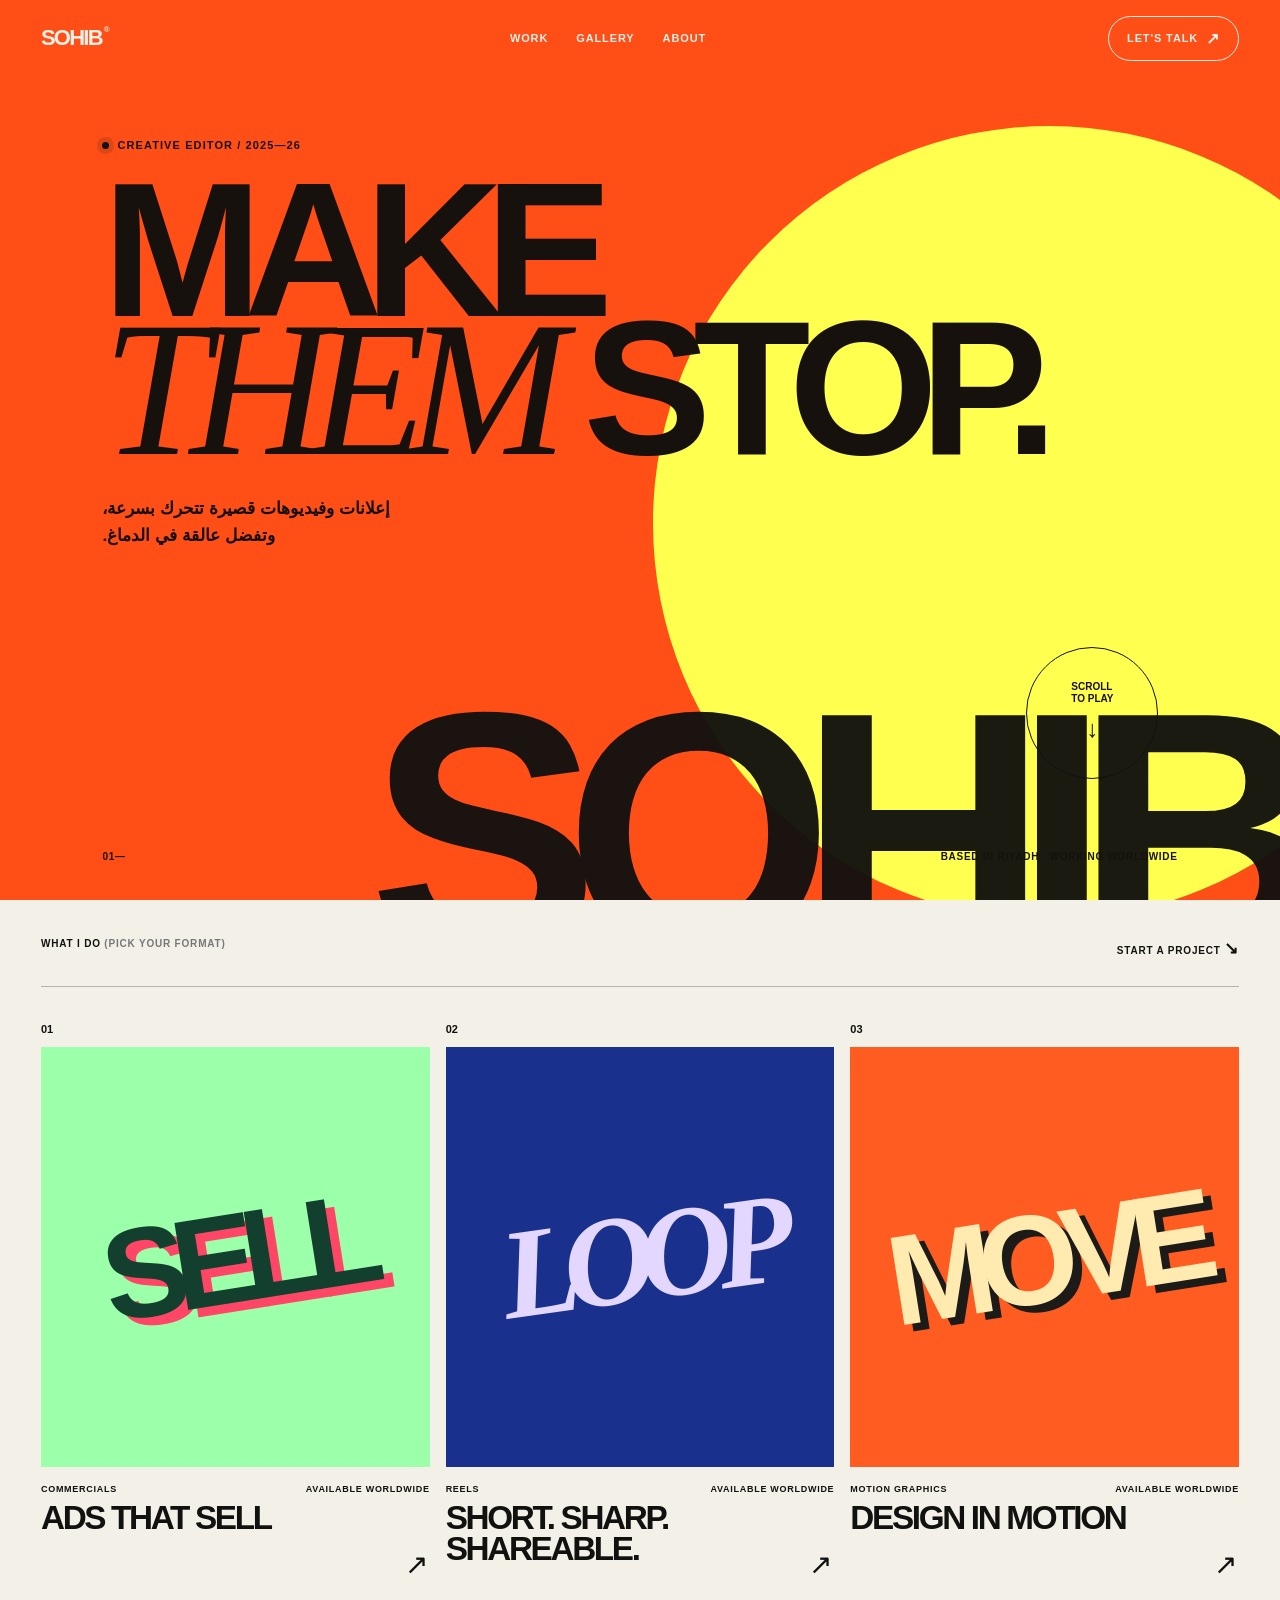
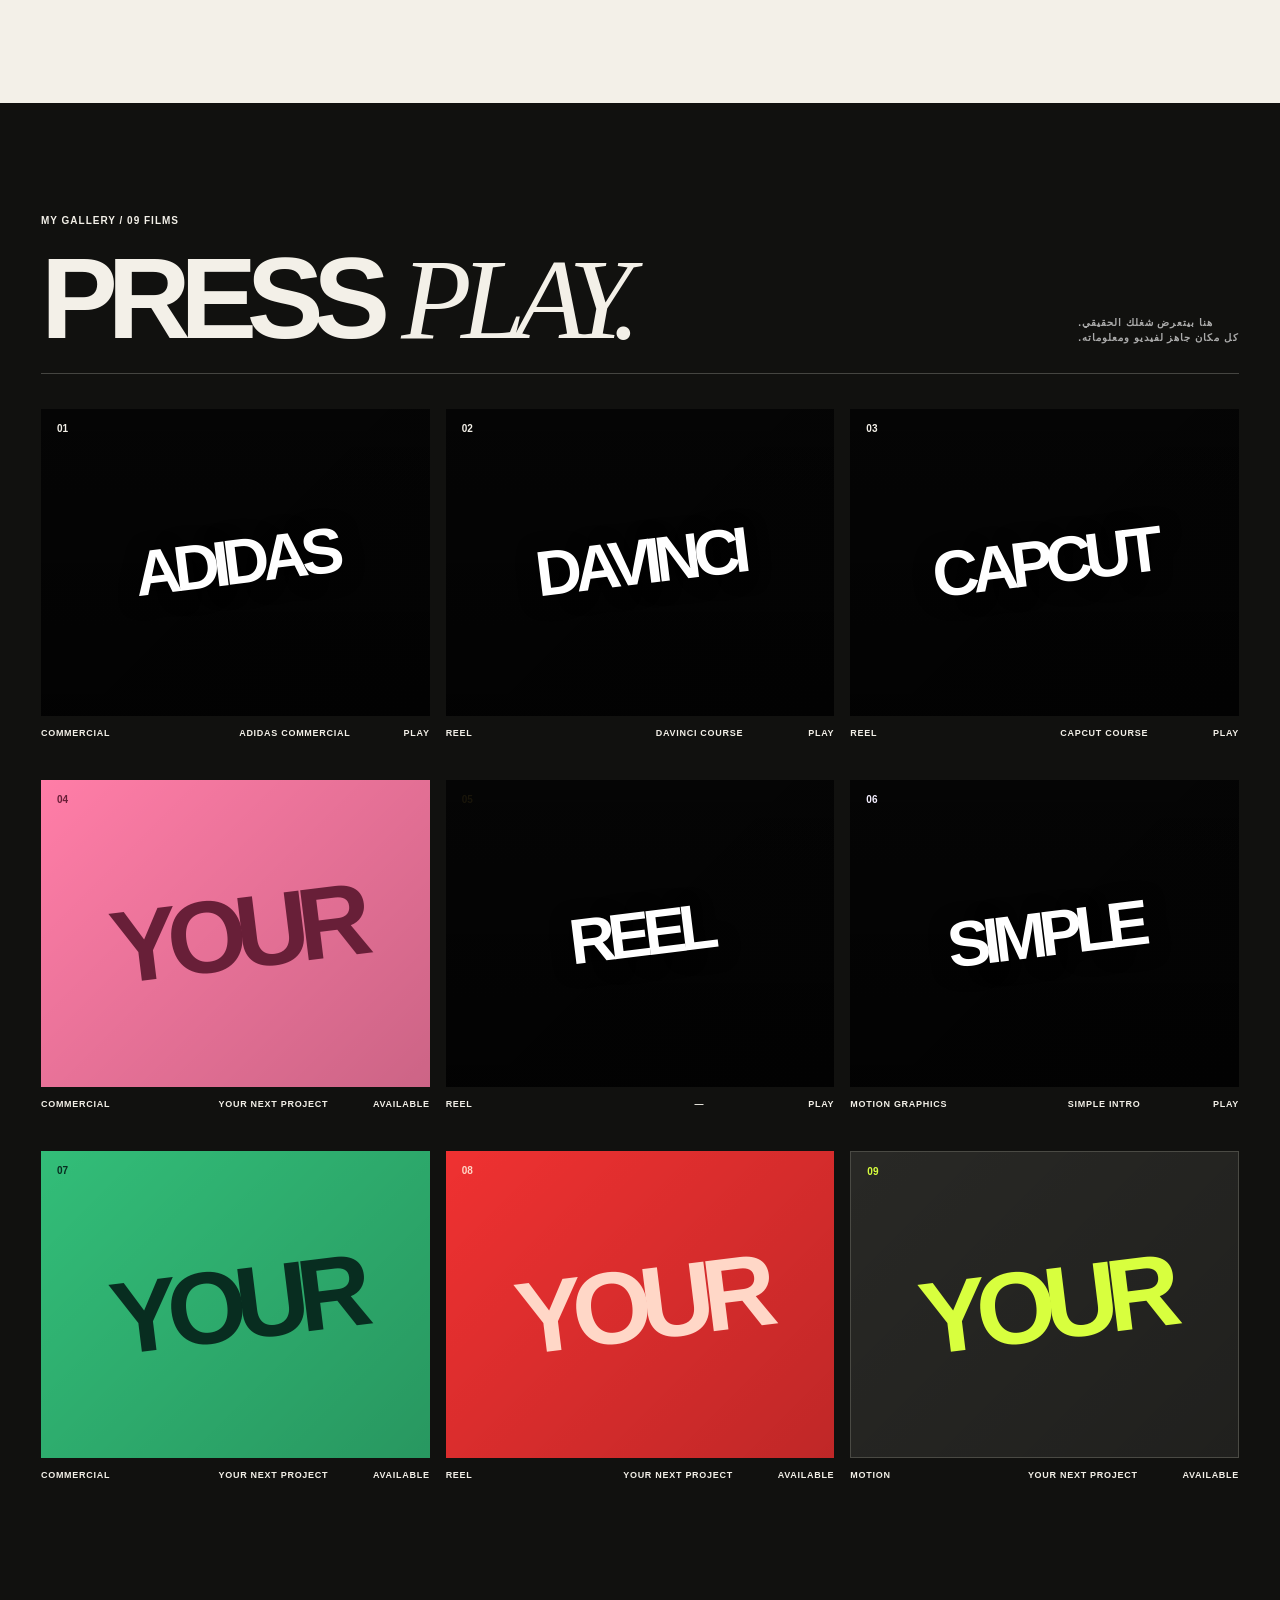
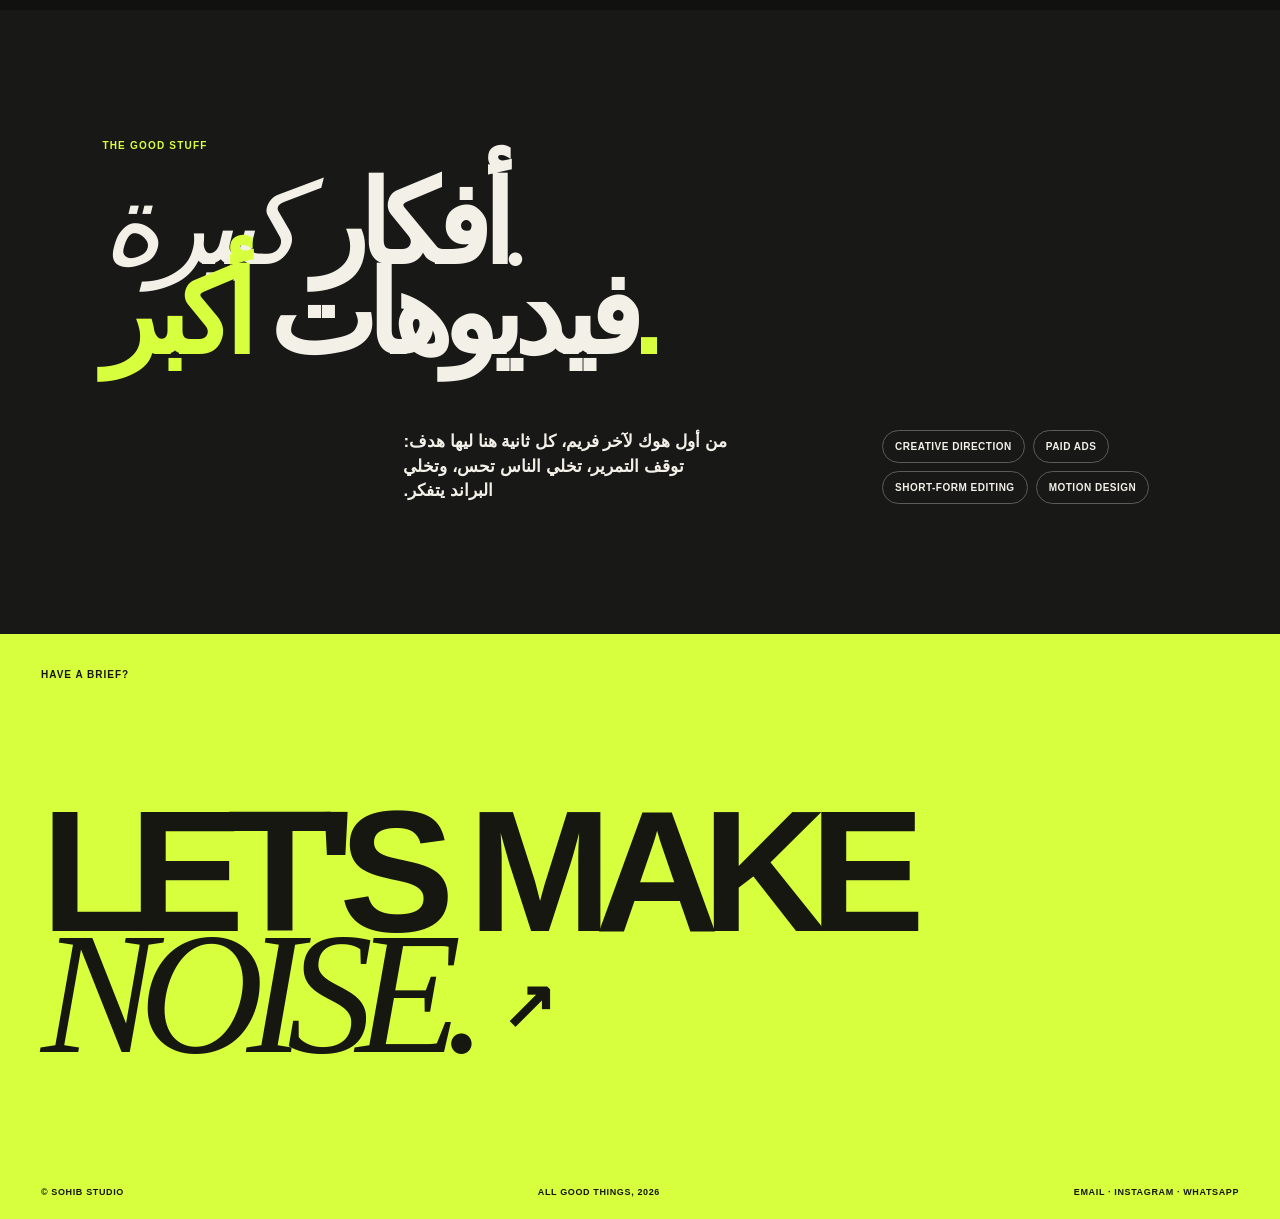
==== commit 4682a35f: "Add new reel to portfolio" ====
--- a/index.html
+++ b/index.html
@@ -40,7 +40,7 @@
         <button class="gallery-card has-video" data-video="davinci"><div class="gallery-frame"><video poster="https://sohib-creative-editor.sohib11116.chatgpt.site/videos/davinci-poster.jpg" muted playsinline preload="none"></video><span class="gallery-index">02</span><strong>DAVINCI</strong><span class="gallery-play">▶</span></div><div class="gallery-meta"><span>REEL</span><span>DAVINCI COURSE</span><span>PLAY</span></div></button>
         <button class="gallery-card has-video" data-video="capcut"><div class="gallery-frame"><video poster="https://sohib-creative-editor.sohib11116.chatgpt.site/videos/capcut-poster.jpg" muted playsinline preload="none"></video><span class="gallery-index">03</span><strong>CAPCUT</strong><span class="gallery-play">▶</span></div><div class="gallery-meta"><span>REEL</span><span>CAPCUT COURSE</span><span>PLAY</span></div></button>
         <button class="gallery-card gallery-pink"><div class="gallery-frame"><span class="gallery-index">04</span><strong>YOUR</strong><span class="gallery-play">+</span></div><div class="gallery-meta"><span>COMMERCIAL</span><span>YOUR NEXT PROJECT</span><span>AVAILABLE</span></div></button>
-        <button class="gallery-card gallery-yellow"><div class="gallery-frame"><span class="gallery-index">05</span><strong>YOUR</strong><span class="gallery-play">+</span></div><div class="gallery-meta"><span>REEL</span><span>YOUR NEXT PROJECT</span><span>AVAILABLE</span></div></button>
+        <button class="gallery-card gallery-yellow has-video" data-video="reel05"><div class="gallery-frame"><video poster="https://sohib-creative-editor.sohib11116.chatgpt.site/videos/capcut-vs-premiere-poster.jpg" muted playsinline preload="none"></video><span class="gallery-index">05</span><strong>REEL</strong><span class="gallery-play">▶</span></div><div class="gallery-meta"><span>REEL</span><span>—</span><span>PLAY</span></div></button>
         <button class="gallery-card gallery-purple has-video" data-video="simpleIntro"><div class="gallery-frame"><video poster="https://sohib-creative-editor.sohib11116.chatgpt.site/videos/simple-intro-poster.jpg" muted playsinline preload="none"></video><span class="gallery-index">06</span><strong>SIMPLE</strong><span class="gallery-play">▶</span></div><div class="gallery-meta"><span>MOTION GRAPHICS</span><span>SIMPLE INTRO</span><span>PLAY</span></div></button>
         <button class="gallery-card gallery-green"><div class="gallery-frame"><span class="gallery-index">07</span><strong>YOUR</strong><span class="gallery-play">+</span></div><div class="gallery-meta"><span>COMMERCIAL</span><span>YOUR NEXT PROJECT</span><span>AVAILABLE</span></div></button>
         <button class="gallery-card gallery-red"><div class="gallery-frame"><span class="gallery-index">08</span><strong>YOUR</strong><span class="gallery-play">+</span></div><div class="gallery-meta"><span>REEL</span><span>YOUR NEXT PROJECT</span><span>AVAILABLE</span></div></button>
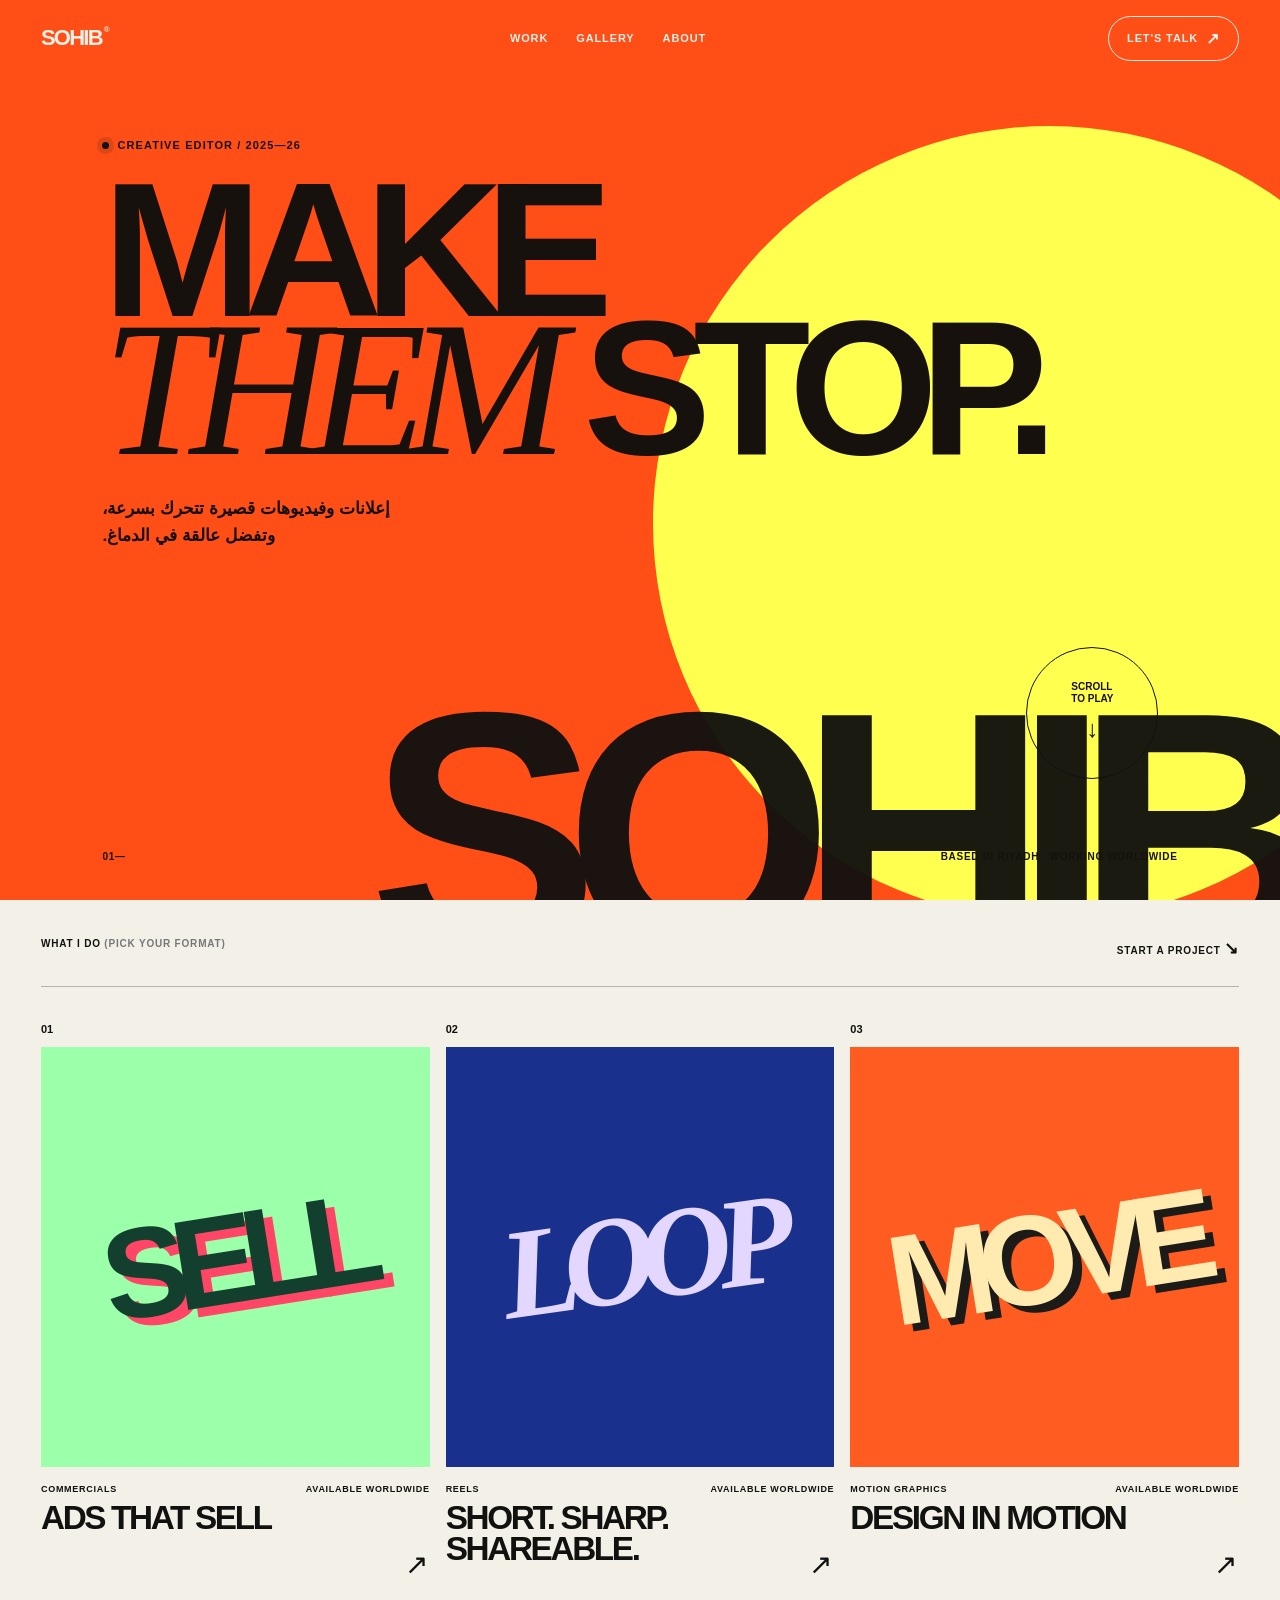
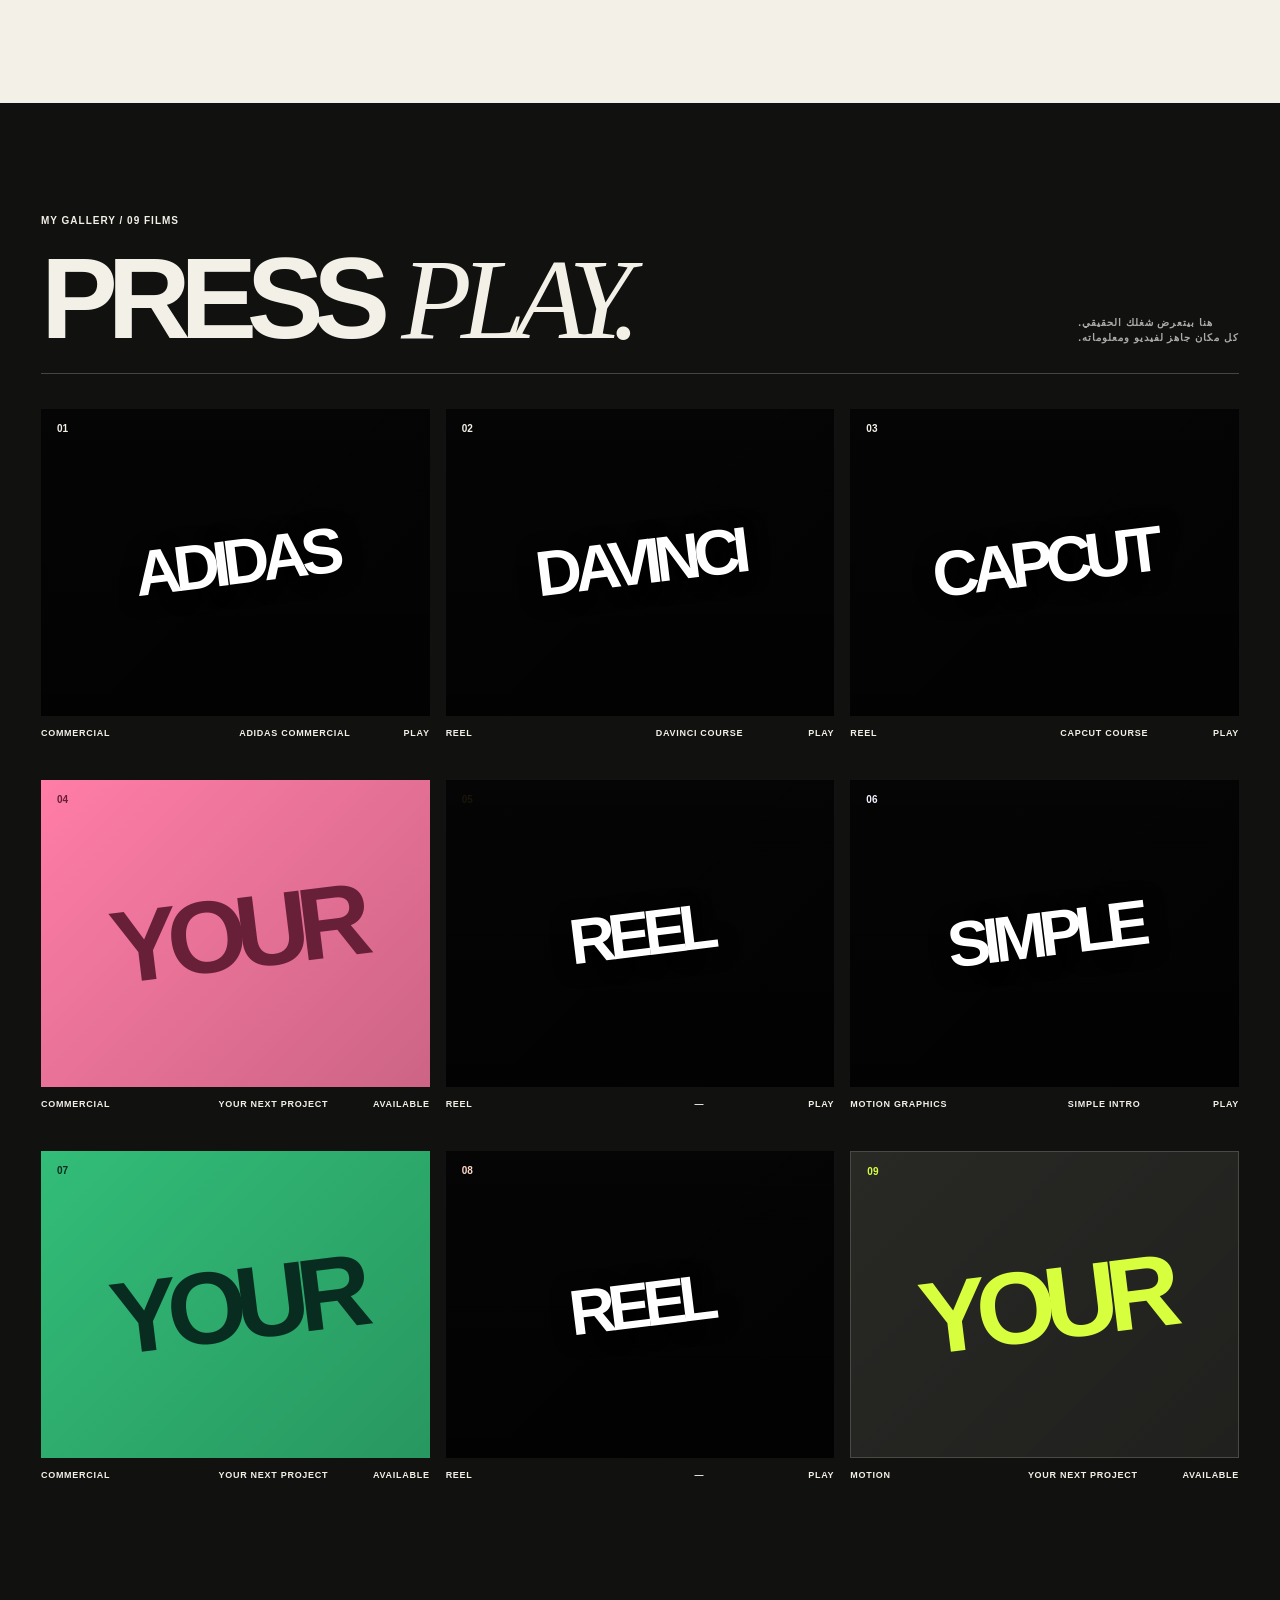
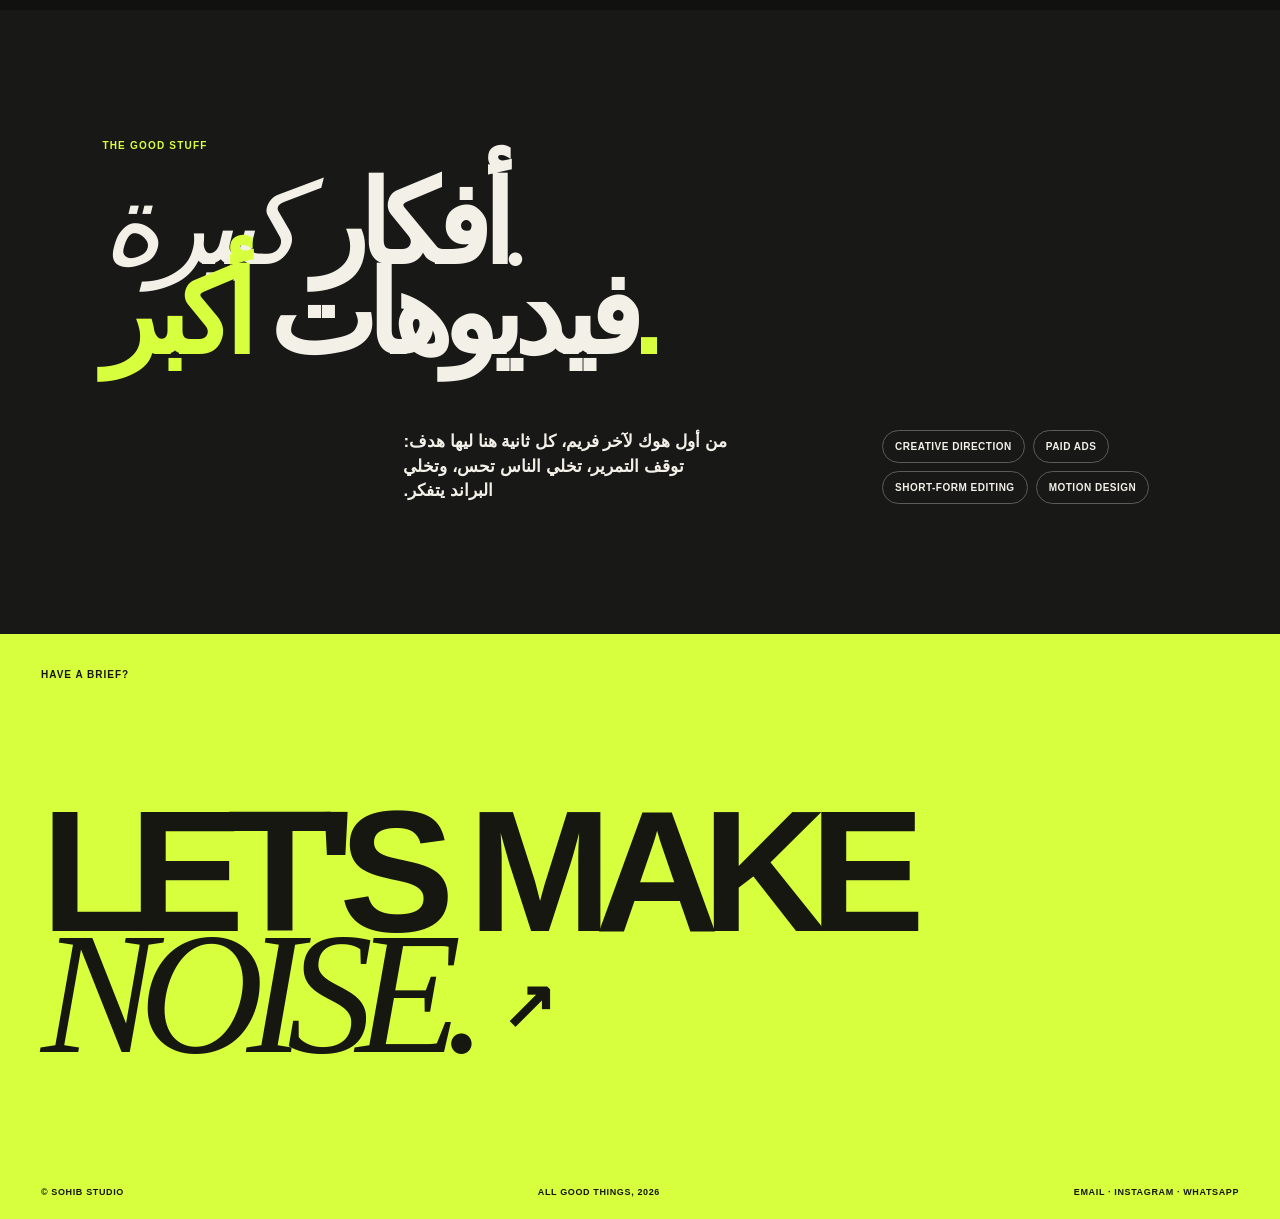
==== commit fb3fff8a: "Add second reel to portfolio" ====
--- a/index.html
+++ b/index.html
@@ -43,7 +43,7 @@
         <button class="gallery-card gallery-yellow has-video" data-video="reel05"><div class="gallery-frame"><video poster="https://sohib-creative-editor.sohib11116.chatgpt.site/videos/capcut-vs-premiere-poster.jpg" muted playsinline preload="none"></video><span class="gallery-index">05</span><strong>REEL</strong><span class="gallery-play">▶</span></div><div class="gallery-meta"><span>REEL</span><span>—</span><span>PLAY</span></div></button>
         <button class="gallery-card gallery-purple has-video" data-video="simpleIntro"><div class="gallery-frame"><video poster="https://sohib-creative-editor.sohib11116.chatgpt.site/videos/simple-intro-poster.jpg" muted playsinline preload="none"></video><span class="gallery-index">06</span><strong>SIMPLE</strong><span class="gallery-play">▶</span></div><div class="gallery-meta"><span>MOTION GRAPHICS</span><span>SIMPLE INTRO</span><span>PLAY</span></div></button>
         <button class="gallery-card gallery-green"><div class="gallery-frame"><span class="gallery-index">07</span><strong>YOUR</strong><span class="gallery-play">+</span></div><div class="gallery-meta"><span>COMMERCIAL</span><span>YOUR NEXT PROJECT</span><span>AVAILABLE</span></div></button>
-        <button class="gallery-card gallery-red"><div class="gallery-frame"><span class="gallery-index">08</span><strong>YOUR</strong><span class="gallery-play">+</span></div><div class="gallery-meta"><span>REEL</span><span>YOUR NEXT PROJECT</span><span>AVAILABLE</span></div></button>
+        <button class="gallery-card gallery-red has-video" data-video="reel08"><div class="gallery-frame"><video poster="https://sohib-creative-editor.sohib11116.chatgpt.site/videos/reel-08-poster.jpg" muted playsinline preload="none"></video><span class="gallery-index">08</span><strong>REEL</strong><span class="gallery-play">▶</span></div><div class="gallery-meta"><span>REEL</span><span>—</span><span>PLAY</span></div></button>
         <button class="gallery-card gallery-dark"><div class="gallery-frame"><span class="gallery-index">09</span><strong>YOUR</strong><span class="gallery-play">+</span></div><div class="gallery-meta"><span>MOTION</span><span>YOUR NEXT PROJECT</span><span>AVAILABLE</span></div></button>
       </div>
     </section>
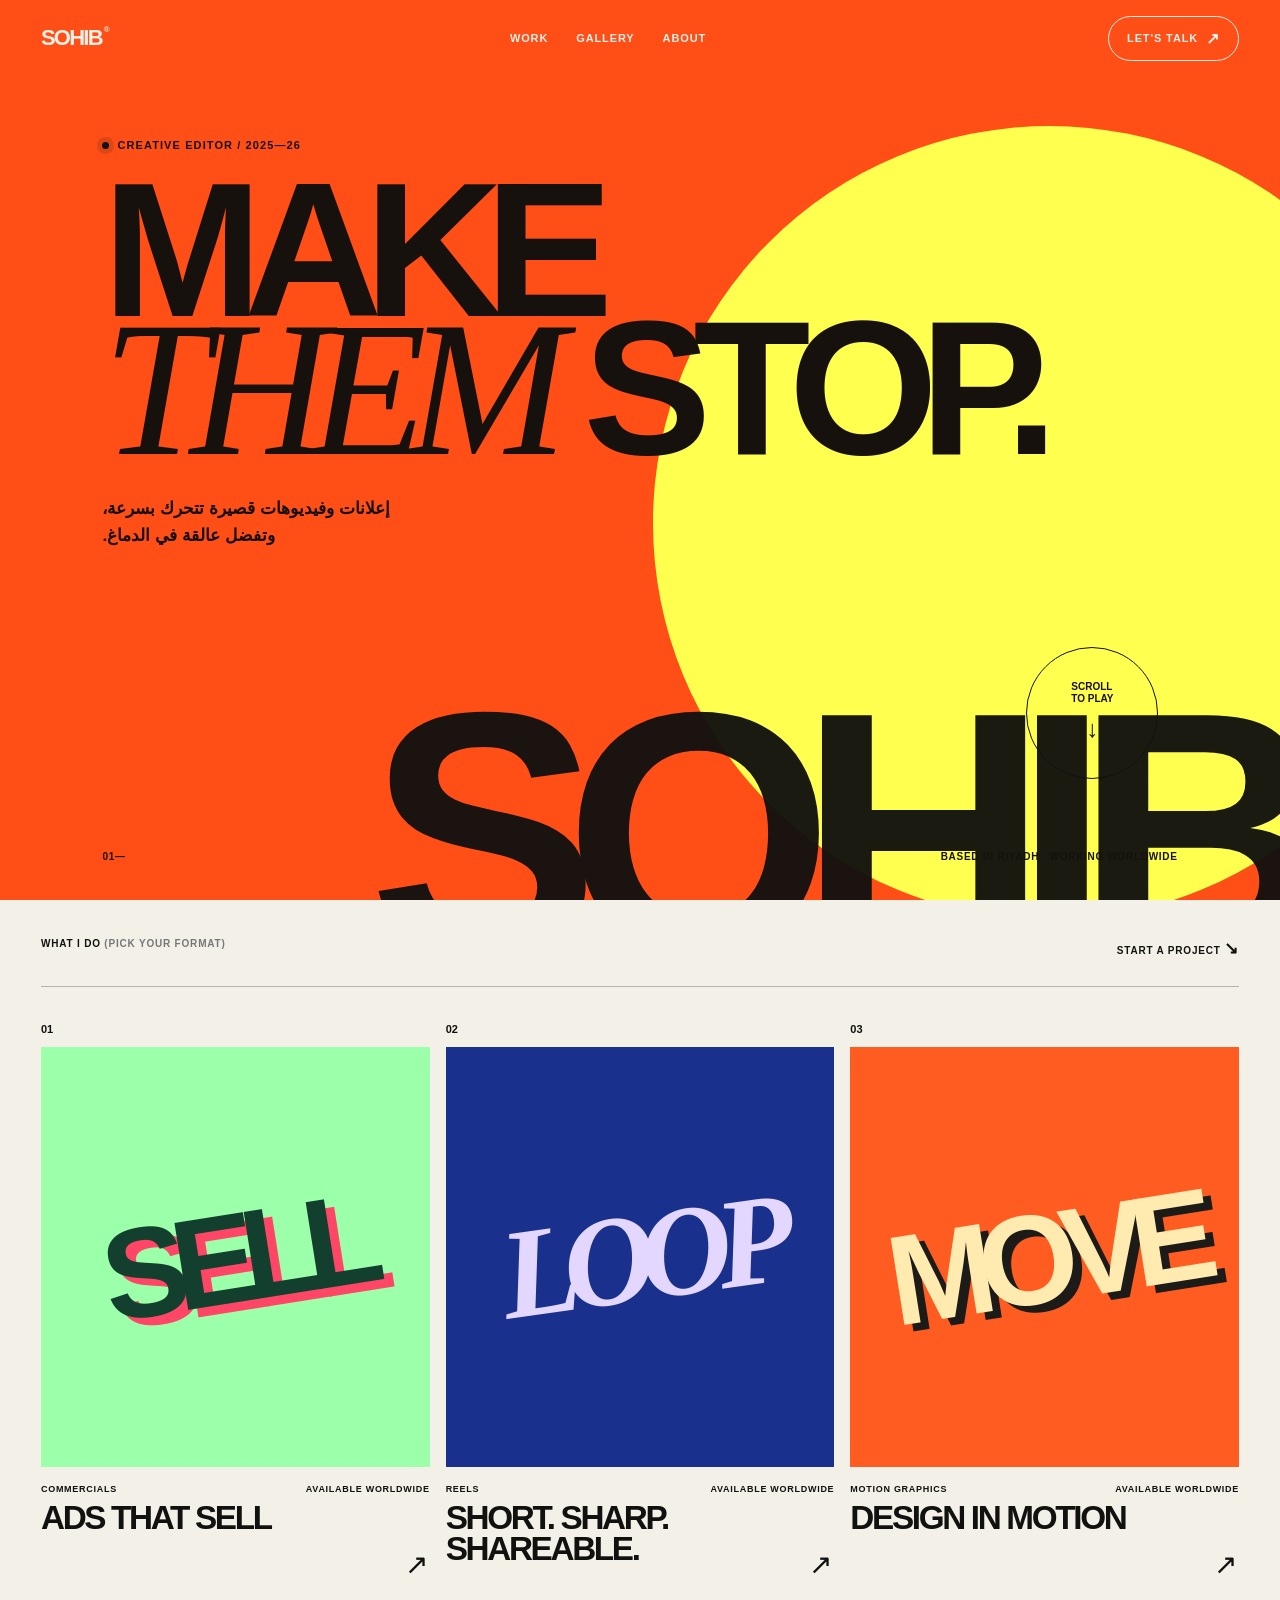
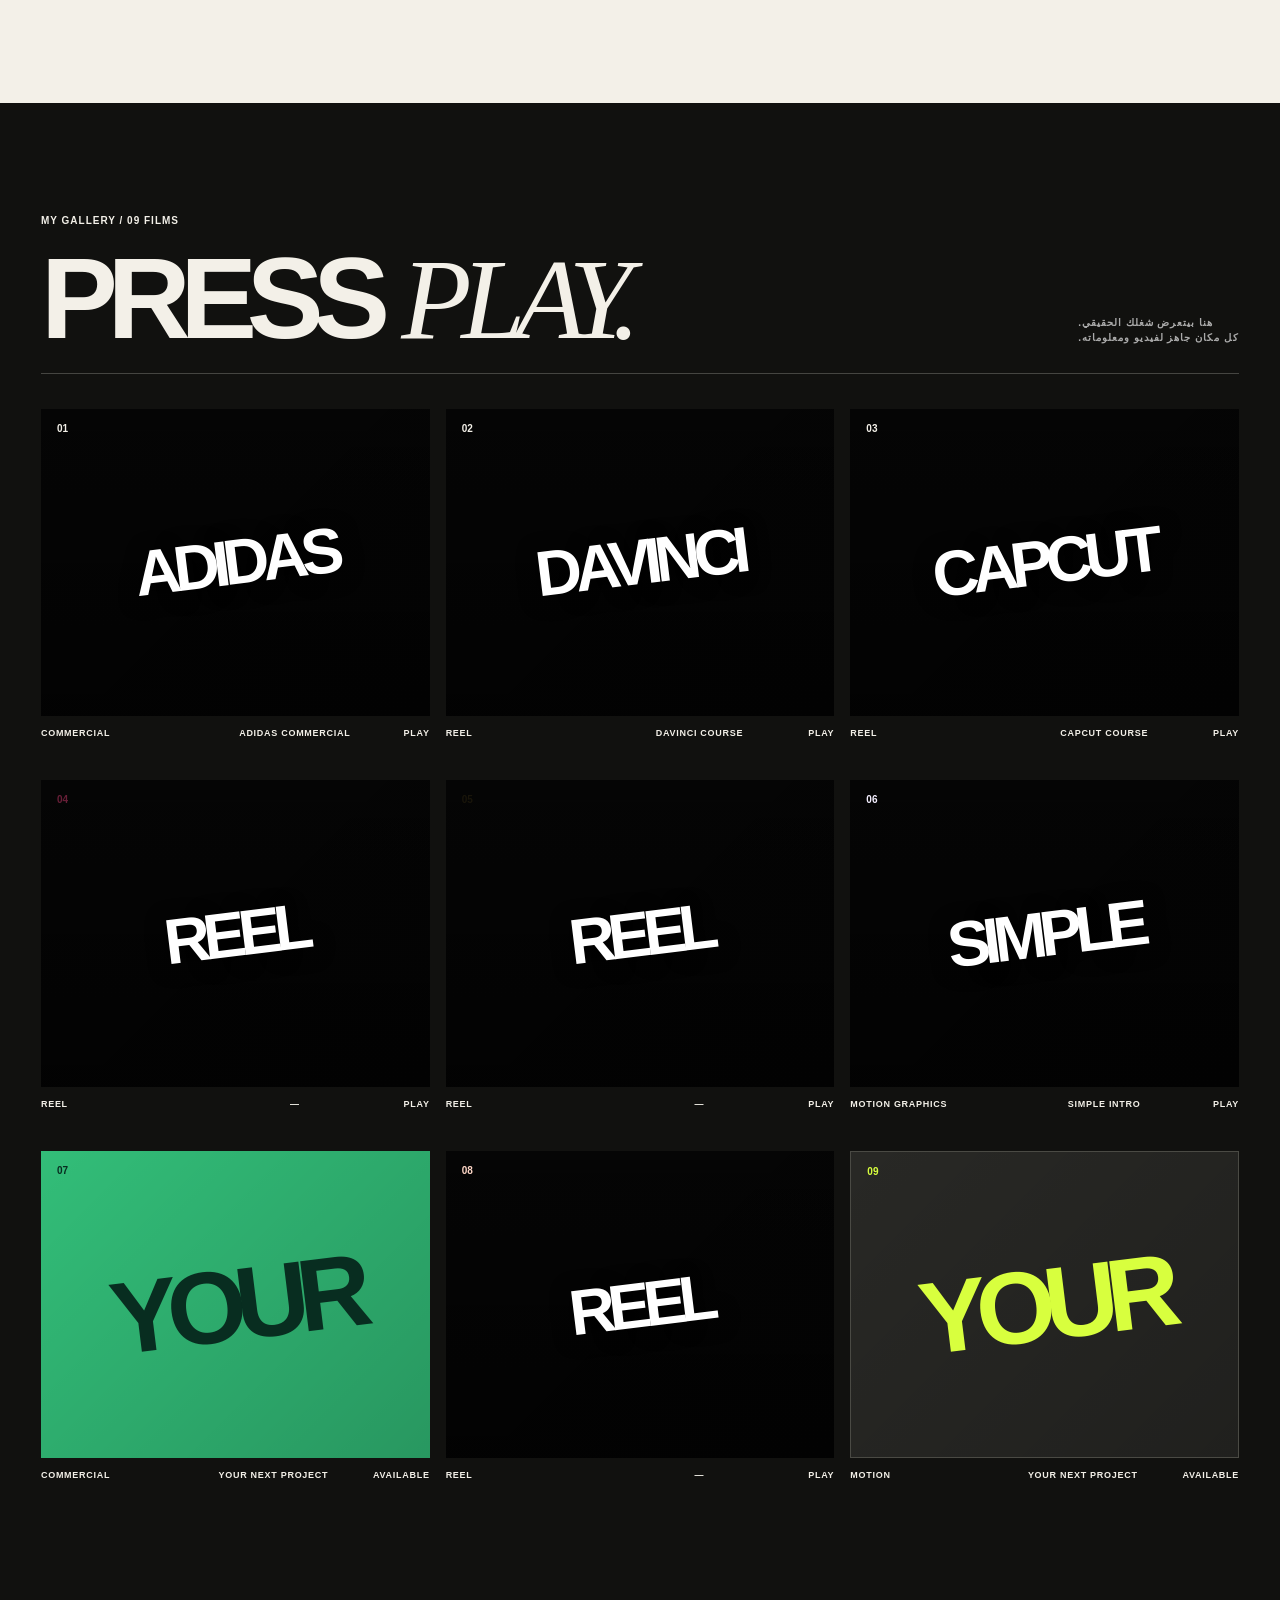
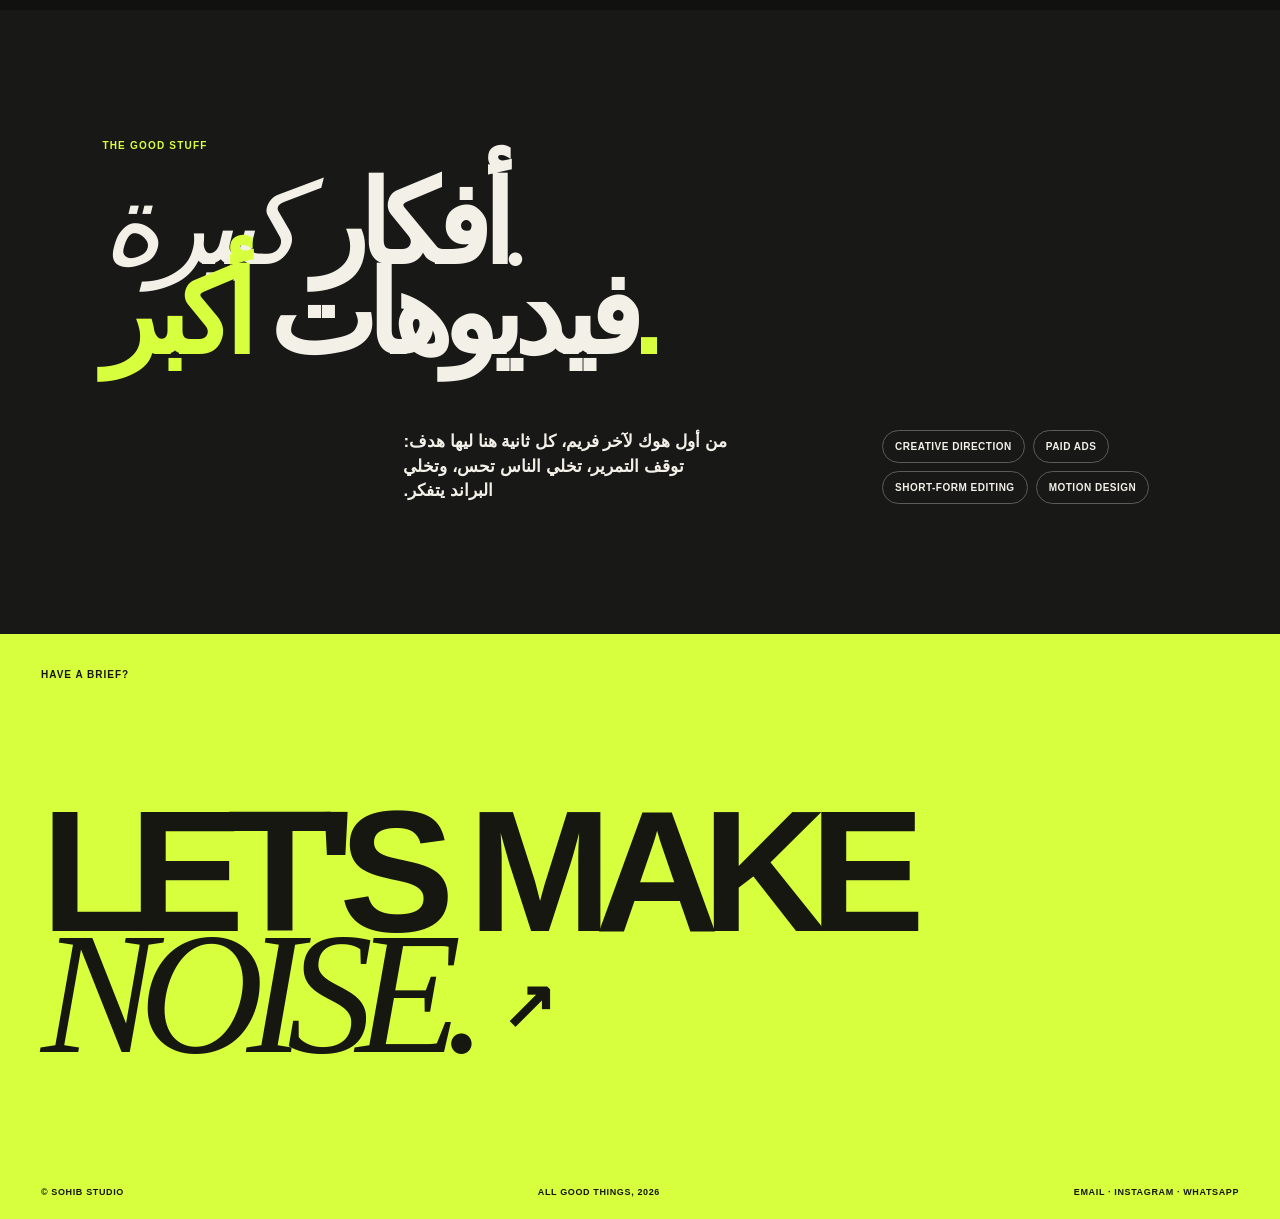
==== commit 66187160: "Add project 13 reel to gallery slot 04" ====
--- a/index.html
+++ b/index.html
@@ -39,7 +39,7 @@
         <button class="gallery-card has-video" data-video="adidas"><div class="gallery-frame"><video poster="https://sohib-creative-editor.sohib11116.chatgpt.site/videos/adidas-poster.jpg" muted playsinline preload="none"></video><span class="gallery-index">01</span><strong>ADIDAS</strong><span class="gallery-play">▶</span></div><div class="gallery-meta"><span>COMMERCIAL</span><span>ADIDAS COMMERCIAL</span><span>PLAY</span></div></button>
         <button class="gallery-card has-video" data-video="davinci"><div class="gallery-frame"><video poster="https://sohib-creative-editor.sohib11116.chatgpt.site/videos/davinci-poster.jpg" muted playsinline preload="none"></video><span class="gallery-index">02</span><strong>DAVINCI</strong><span class="gallery-play">▶</span></div><div class="gallery-meta"><span>REEL</span><span>DAVINCI COURSE</span><span>PLAY</span></div></button>
         <button class="gallery-card has-video" data-video="capcut"><div class="gallery-frame"><video poster="https://sohib-creative-editor.sohib11116.chatgpt.site/videos/capcut-poster.jpg" muted playsinline preload="none"></video><span class="gallery-index">03</span><strong>CAPCUT</strong><span class="gallery-play">▶</span></div><div class="gallery-meta"><span>REEL</span><span>CAPCUT COURSE</span><span>PLAY</span></div></button>
-        <button class="gallery-card gallery-pink"><div class="gallery-frame"><span class="gallery-index">04</span><strong>YOUR</strong><span class="gallery-play">+</span></div><div class="gallery-meta"><span>COMMERCIAL</span><span>YOUR NEXT PROJECT</span><span>AVAILABLE</span></div></button>
+        <button class="gallery-card gallery-pink has-video" data-video="reel04"><div class="gallery-frame"><video poster="https://sohib-creative-editor.sohib11116.chatgpt.site/videos/reel-04-poster.jpg" muted playsinline preload="none"></video><span class="gallery-index">04</span><strong>REEL</strong><span class="gallery-play">▶</span></div><div class="gallery-meta"><span>REEL</span><span>—</span><span>PLAY</span></div></button>
         <button class="gallery-card gallery-yellow has-video" data-video="reel05"><div class="gallery-frame"><video poster="https://sohib-creative-editor.sohib11116.chatgpt.site/videos/capcut-vs-premiere-poster.jpg" muted playsinline preload="none"></video><span class="gallery-index">05</span><strong>REEL</strong><span class="gallery-play">▶</span></div><div class="gallery-meta"><span>REEL</span><span>—</span><span>PLAY</span></div></button>
         <button class="gallery-card gallery-purple has-video" data-video="simpleIntro"><div class="gallery-frame"><video poster="https://sohib-creative-editor.sohib11116.chatgpt.site/videos/simple-intro-poster.jpg" muted playsinline preload="none"></video><span class="gallery-index">06</span><strong>SIMPLE</strong><span class="gallery-play">▶</span></div><div class="gallery-meta"><span>MOTION GRAPHICS</span><span>SIMPLE INTRO</span><span>PLAY</span></div></button>
         <button class="gallery-card gallery-green"><div class="gallery-frame"><span class="gallery-index">07</span><strong>YOUR</strong><span class="gallery-play">+</span></div><div class="gallery-meta"><span>COMMERCIAL</span><span>YOUR NEXT PROJECT</span><span>AVAILABLE</span></div></button>
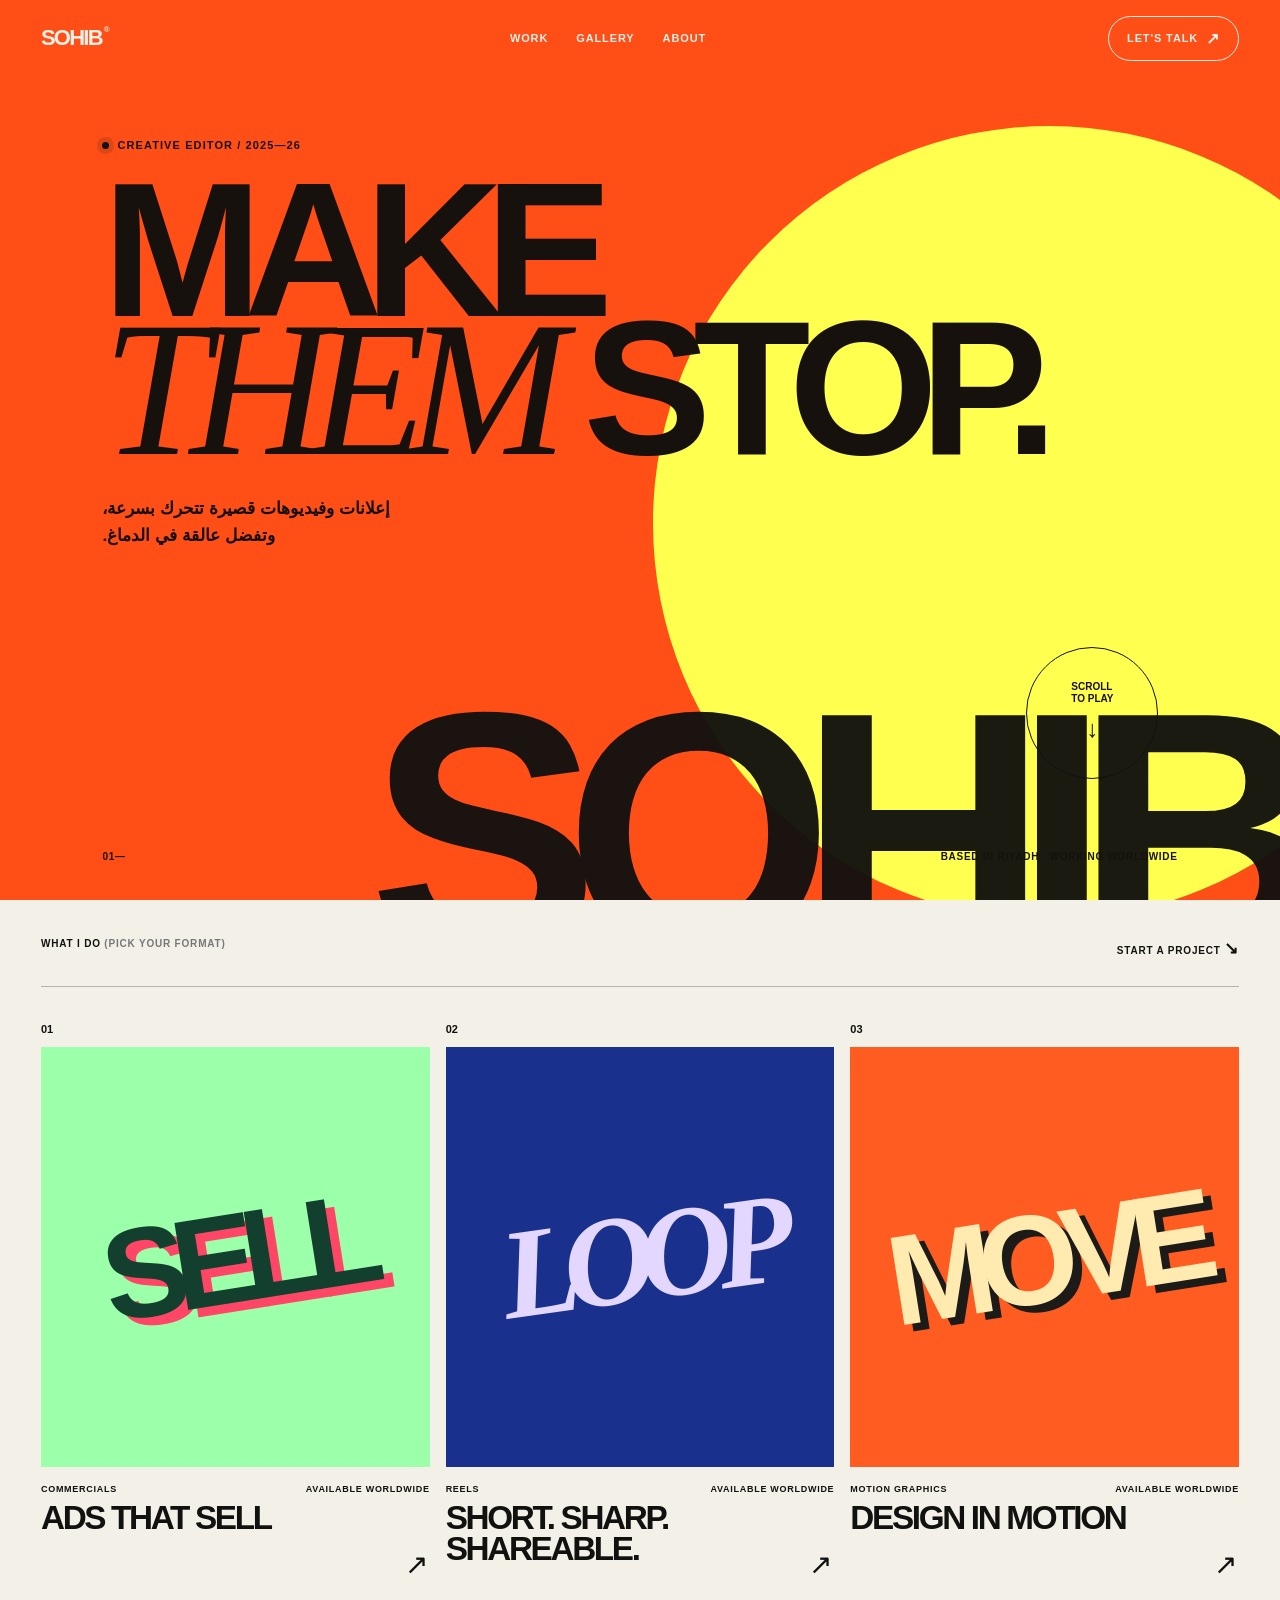
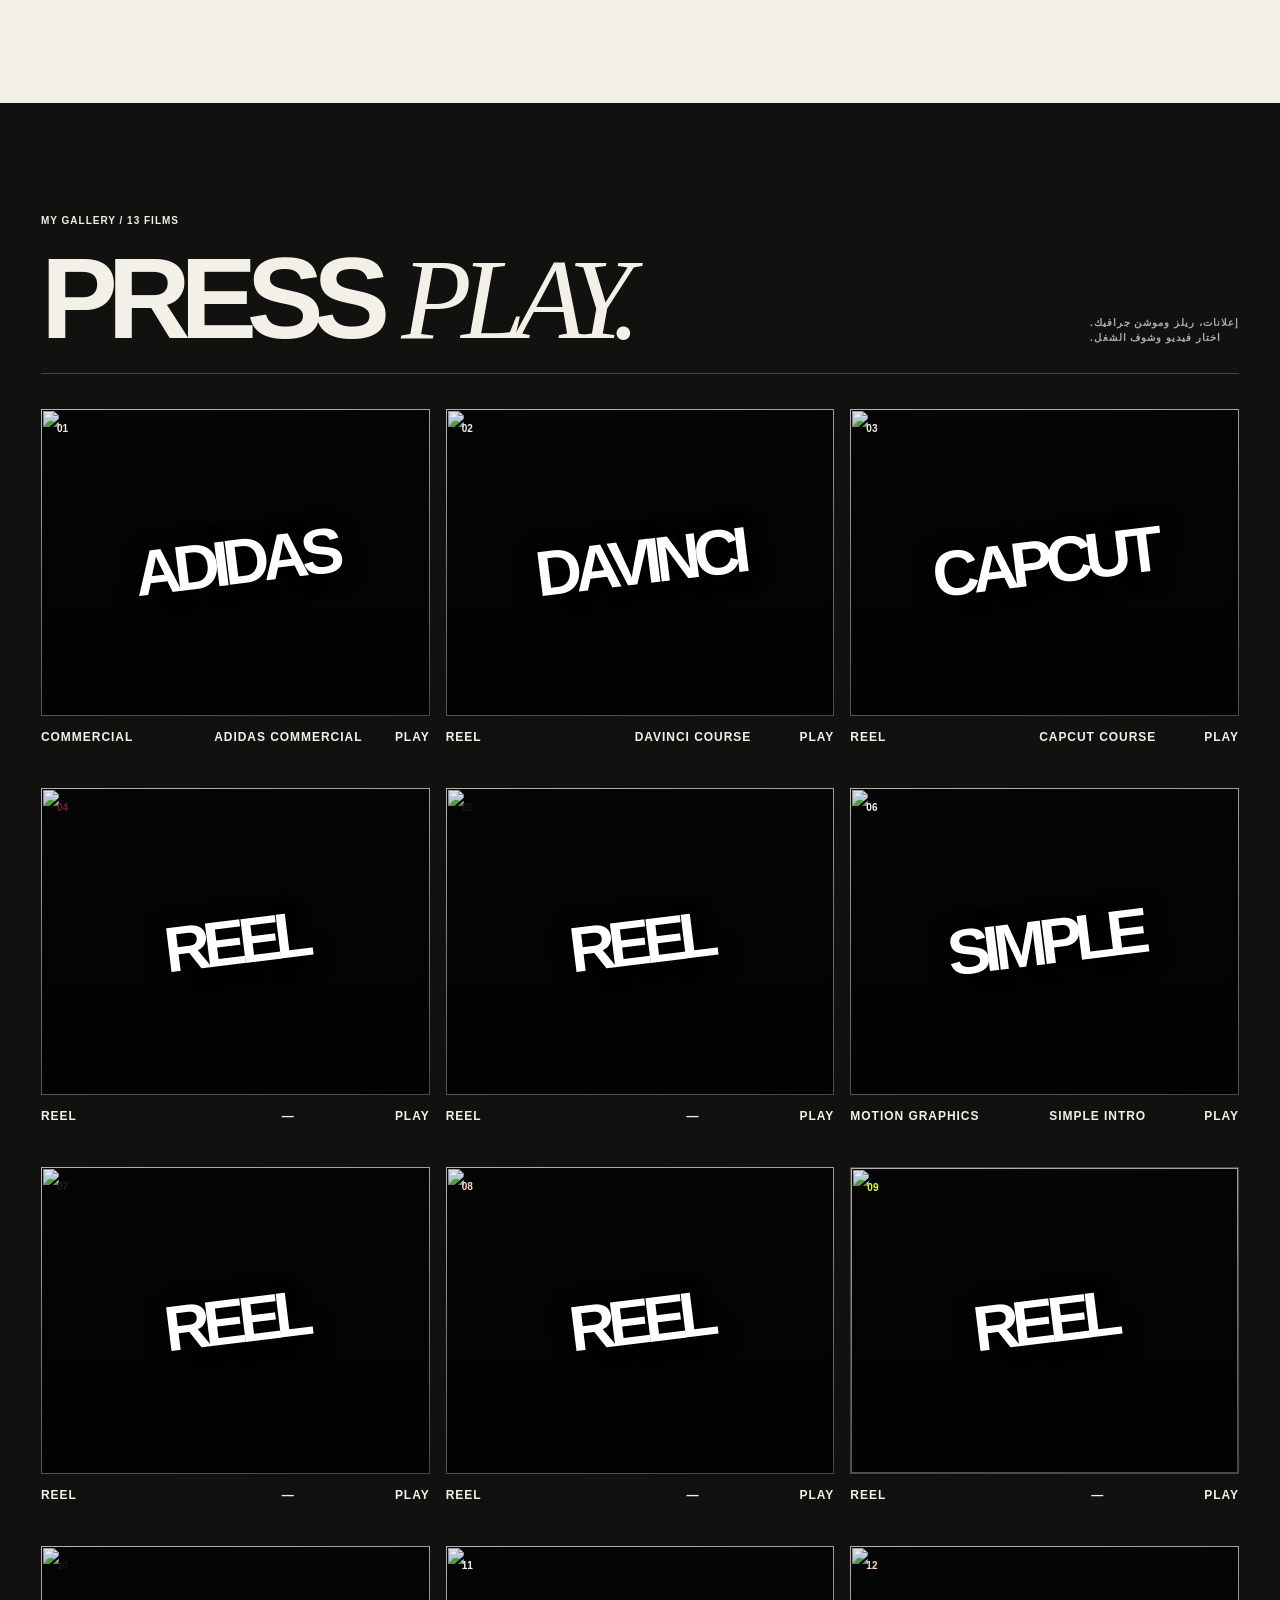
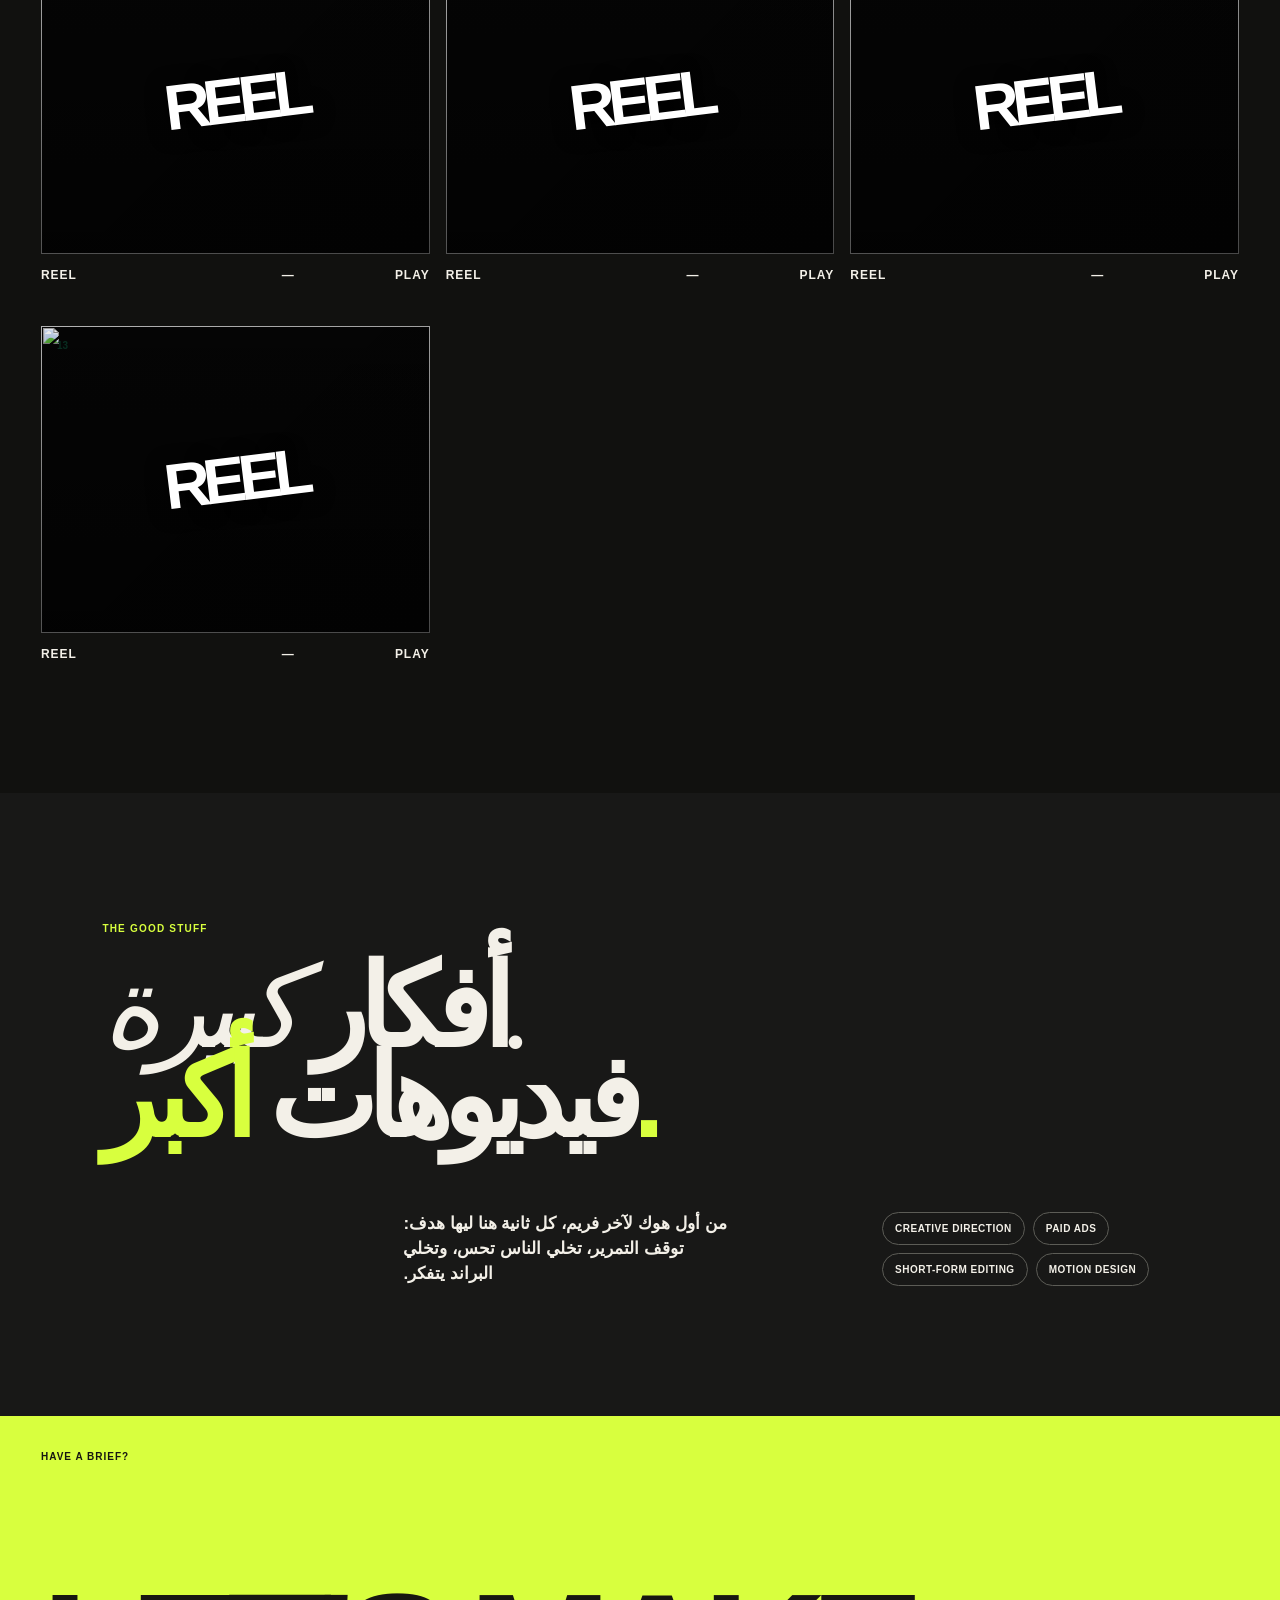
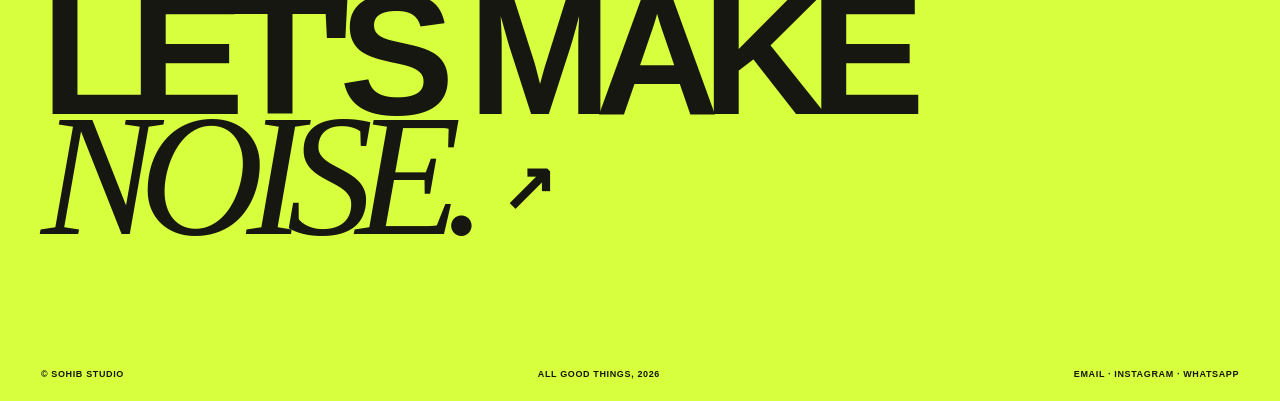
==== commit 569f6e79: "Add six new reels and lightweight gallery previews" ====
--- a/index.html
+++ b/index.html
@@ -5,7 +5,7 @@
   <meta name="viewport" content="width=device-width,initial-scale=1">
   <meta name="description" content="Performance ads and short-form videos that make people stop.">
   <title>SOHIB® — Creative Editor</title>
-  <link rel="stylesheet" href="styles.css">
+  <link rel="stylesheet" href="styles.css?v=20260928">
 </head>
 <body>
   <main>
@@ -34,17 +34,21 @@
     </section>
 
     <section id="gallery" class="gallery-section">
-      <div class="gallery-heading" data-reveal><div><p>MY GALLERY / 09 FILMS</p><h2>PRESS <i>PLAY.</i></h2></div><p>هنا بيتعرض شغلك الحقيقي.<br>كل مكان جاهز لفيديو ومعلوماته.</p></div>
+      <div class="gallery-heading" data-reveal><div><p>MY GALLERY / 13 FILMS</p><h2>PRESS <i>PLAY.</i></h2></div><p>إعلانات، ريلز وموشن جرافيك.<br>اختار فيديو وشوف الشغل.</p></div>
       <div class="gallery-grid">
-        <button class="gallery-card has-video" data-video="adidas"><div class="gallery-frame"><video poster="https://sohib-creative-editor.sohib11116.chatgpt.site/videos/adidas-poster.jpg" muted playsinline preload="none"></video><span class="gallery-index">01</span><strong>ADIDAS</strong><span class="gallery-play">▶</span></div><div class="gallery-meta"><span>COMMERCIAL</span><span>ADIDAS COMMERCIAL</span><span>PLAY</span></div></button>
-        <button class="gallery-card has-video" data-video="davinci"><div class="gallery-frame"><video poster="https://sohib-creative-editor.sohib11116.chatgpt.site/videos/davinci-poster.jpg" muted playsinline preload="none"></video><span class="gallery-index">02</span><strong>DAVINCI</strong><span class="gallery-play">▶</span></div><div class="gallery-meta"><span>REEL</span><span>DAVINCI COURSE</span><span>PLAY</span></div></button>
-        <button class="gallery-card has-video" data-video="capcut"><div class="gallery-frame"><video poster="https://sohib-creative-editor.sohib11116.chatgpt.site/videos/capcut-poster.jpg" muted playsinline preload="none"></video><span class="gallery-index">03</span><strong>CAPCUT</strong><span class="gallery-play">▶</span></div><div class="gallery-meta"><span>REEL</span><span>CAPCUT COURSE</span><span>PLAY</span></div></button>
-        <button class="gallery-card gallery-pink has-video" data-video="reel04"><div class="gallery-frame"><video poster="https://sohib-creative-editor.sohib11116.chatgpt.site/videos/reel-04-poster.jpg" muted playsinline preload="none"></video><span class="gallery-index">04</span><strong>REEL</strong><span class="gallery-play">▶</span></div><div class="gallery-meta"><span>REEL</span><span>—</span><span>PLAY</span></div></button>
-        <button class="gallery-card gallery-yellow has-video" data-video="reel05"><div class="gallery-frame"><video poster="https://sohib-creative-editor.sohib11116.chatgpt.site/videos/capcut-vs-premiere-poster.jpg" muted playsinline preload="none"></video><span class="gallery-index">05</span><strong>REEL</strong><span class="gallery-play">▶</span></div><div class="gallery-meta"><span>REEL</span><span>—</span><span>PLAY</span></div></button>
-        <button class="gallery-card gallery-purple has-video" data-video="simpleIntro"><div class="gallery-frame"><video poster="https://sohib-creative-editor.sohib11116.chatgpt.site/videos/simple-intro-poster.jpg" muted playsinline preload="none"></video><span class="gallery-index">06</span><strong>SIMPLE</strong><span class="gallery-play">▶</span></div><div class="gallery-meta"><span>MOTION GRAPHICS</span><span>SIMPLE INTRO</span><span>PLAY</span></div></button>
-        <button class="gallery-card gallery-green"><div class="gallery-frame"><span class="gallery-index">07</span><strong>YOUR</strong><span class="gallery-play">+</span></div><div class="gallery-meta"><span>COMMERCIAL</span><span>YOUR NEXT PROJECT</span><span>AVAILABLE</span></div></button>
-        <button class="gallery-card gallery-red has-video" data-video="reel08"><div class="gallery-frame"><video poster="https://sohib-creative-editor.sohib11116.chatgpt.site/videos/reel-08-poster.jpg" muted playsinline preload="none"></video><span class="gallery-index">08</span><strong>REEL</strong><span class="gallery-play">▶</span></div><div class="gallery-meta"><span>REEL</span><span>—</span><span>PLAY</span></div></button>
-        <button class="gallery-card gallery-dark"><div class="gallery-frame"><span class="gallery-index">09</span><strong>YOUR</strong><span class="gallery-play">+</span></div><div class="gallery-meta"><span>MOTION</span><span>YOUR NEXT PROJECT</span><span>AVAILABLE</span></div></button>
+        <button class="gallery-card has-video" data-video="adidas"><div class="gallery-frame"><img src="https://sohib-creative-editor.sohib11116.chatgpt.site/videos/adidas-poster.jpg" alt="" loading="lazy" decoding="async"><span class="gallery-index">01</span><strong>ADIDAS</strong><span class="gallery-play">▶</span></div><div class="gallery-meta"><span>COMMERCIAL</span><span>ADIDAS COMMERCIAL</span><span>PLAY</span></div></button>
+        <button class="gallery-card has-video" data-video="davinci"><div class="gallery-frame"><img src="https://sohib-creative-editor.sohib11116.chatgpt.site/videos/davinci-poster.jpg" alt="" loading="lazy" decoding="async"><span class="gallery-index">02</span><strong>DAVINCI</strong><span class="gallery-play">▶</span></div><div class="gallery-meta"><span>REEL</span><span>DAVINCI COURSE</span><span>PLAY</span></div></button>
+        <button class="gallery-card has-video" data-video="capcut"><div class="gallery-frame"><img src="https://sohib-creative-editor.sohib11116.chatgpt.site/videos/capcut-poster.jpg" alt="" loading="lazy" decoding="async"><span class="gallery-index">03</span><strong>CAPCUT</strong><span class="gallery-play">▶</span></div><div class="gallery-meta"><span>REEL</span><span>CAPCUT COURSE</span><span>PLAY</span></div></button>
+        <button class="gallery-card gallery-pink has-video" data-video="reel04"><div class="gallery-frame"><img src="https://sohib-creative-editor.sohib11116.chatgpt.site/videos/reel-04-poster.jpg" alt="" loading="lazy" decoding="async"><span class="gallery-index">04</span><strong>REEL</strong><span class="gallery-play">▶</span></div><div class="gallery-meta"><span>REEL</span><span>—</span><span>PLAY</span></div></button>
+        <button class="gallery-card gallery-yellow has-video" data-video="reel05"><div class="gallery-frame"><img src="https://sohib-creative-editor.sohib11116.chatgpt.site/videos/capcut-vs-premiere-poster.jpg" alt="" loading="lazy" decoding="async"><span class="gallery-index">05</span><strong>REEL</strong><span class="gallery-play">▶</span></div><div class="gallery-meta"><span>REEL</span><span>—</span><span>PLAY</span></div></button>
+        <button class="gallery-card gallery-purple has-video" data-video="simpleIntro"><div class="gallery-frame"><img src="https://sohib-creative-editor.sohib11116.chatgpt.site/videos/simple-intro-poster.jpg" alt="" loading="lazy" decoding="async"><span class="gallery-index">06</span><strong>SIMPLE</strong><span class="gallery-play">▶</span></div><div class="gallery-meta"><span>MOTION GRAPHICS</span><span>SIMPLE INTRO</span><span>PLAY</span></div></button>
+        <button class="gallery-card gallery-green has-video" data-video="project14" aria-label="Play REEL 07" data-reveal><div class="gallery-frame"><img src="https://sohib-creative-editor.sohib11116.chatgpt.site/videos/project-14-poster.jpg" alt="" loading="lazy" decoding="async"><span class="gallery-index">07</span><strong>REEL</strong><span class="gallery-play">▶</span></div><div class="gallery-meta"><span>REEL</span><span>—</span><span>PLAY</span></div></button>
+        <button class="gallery-card gallery-red has-video" data-video="reel08"><div class="gallery-frame"><img src="https://sohib-creative-editor.sohib11116.chatgpt.site/videos/reel-08-poster.jpg" alt="" loading="lazy" decoding="async"><span class="gallery-index">08</span><strong>REEL</strong><span class="gallery-play">▶</span></div><div class="gallery-meta"><span>REEL</span><span>—</span><span>PLAY</span></div></button>
+        <button class="gallery-card gallery-dark has-video" data-video="project15" aria-label="Play REEL 09" data-reveal><div class="gallery-frame"><img src="https://sohib-creative-editor.sohib11116.chatgpt.site/videos/project-15-poster.jpg" alt="" loading="lazy" decoding="async"><span class="gallery-index">09</span><strong>REEL</strong><span class="gallery-play">▶</span></div><div class="gallery-meta"><span>REEL</span><span>—</span><span>PLAY</span></div></button>
+        <button class="gallery-card gallery-yellow has-video" data-video="project16" aria-label="Play REEL 10" data-reveal><div class="gallery-frame"><img src="https://sohib-creative-editor.sohib11116.chatgpt.site/videos/project-16-poster.jpg" alt="" loading="lazy" decoding="async"><span class="gallery-index">10</span><strong>REEL</strong><span class="gallery-play">▶</span></div><div class="gallery-meta"><span>REEL</span><span>—</span><span>PLAY</span></div></button>
+        <button class="gallery-card gallery-purple has-video" data-video="project17" aria-label="Play REEL 11" data-reveal><div class="gallery-frame"><img src="https://sohib-creative-editor.sohib11116.chatgpt.site/videos/project-17-poster.jpg" alt="" loading="lazy" decoding="async"><span class="gallery-index">11</span><strong>REEL</strong><span class="gallery-play">▶</span></div><div class="gallery-meta"><span>REEL</span><span>—</span><span>PLAY</span></div></button>
+        <button class="gallery-card gallery-red has-video" data-video="project18" aria-label="Play REEL 12" data-reveal><div class="gallery-frame"><img src="https://sohib-creative-editor.sohib11116.chatgpt.site/videos/project-18-poster.jpg" alt="" loading="lazy" decoding="async"><span class="gallery-index">12</span><strong>REEL</strong><span class="gallery-play">▶</span></div><div class="gallery-meta"><span>REEL</span><span>—</span><span>PLAY</span></div></button>
+        <button class="gallery-card gallery-green has-video" data-video="project19" aria-label="Play REEL 13" data-reveal><div class="gallery-frame"><img src="https://sohib-creative-editor.sohib11116.chatgpt.site/videos/project-19-poster.jpg" alt="" loading="lazy" decoding="async"><span class="gallery-index">13</span><strong>REEL</strong><span class="gallery-play">▶</span></div><div class="gallery-meta"><span>REEL</span><span>—</span><span>PLAY</span></div></button>
       </div>
     </section>
 
@@ -55,6 +59,6 @@
   <div class="service-modal hidden" id="service-modal"><button class="service-backdrop" data-close="service"></button><article class="service-panel"><button class="service-close" data-close="service">×</button><p id="service-kicker"></p><div class="service-visual"><strong id="service-word"></strong><span id="service-label"></span></div><div class="service-info"><div><small>WHAT IT IS</small><h2 id="service-title"></h2><p id="service-description"></p></div><div><small>YOU GET</small><div id="service-deliverables"></div></div></div><button class="service-cta" id="service-cta"></button></article></div>
   <div class="video-modal hidden" id="video-modal"><button class="video-backdrop" data-close="video"></button><div class="video-player-panel"><button class="video-close" data-close="video">×</button><div class="video-title"><span id="video-meta"></span><strong id="video-name"></strong></div><video id="video-player" controls playsinline preload="metadata"></video></div></div>
   <div class="contact-drawer hidden" id="contact-drawer"><button class="drawer-backdrop" data-close="contact"></button><aside class="drawer-panel"><button class="drawer-close" data-close="contact">×</button><p id="contact-topic">LET'S WORK / NEW PROJECT</p><h2>READY TO<br><i>MAKE NOISE?</i></h2><p class="drawer-copy">اختار طريقة التواصل وابعت تفاصيل المشروع، المدة، والموعد المطلوب.</p><div class="drawer-links"><a href="https://www.instagram.com/s_sohib_ahmed/" target="_blank" rel="noreferrer"><span>01</span><strong>INSTAGRAM</strong><b>↗</b></a><button id="copy-email"><span>02</span><strong>COPY EMAIL</strong><b>+</b></button><a href="https://wa.me/966596570098?text=Hi%20Sohib%2C%20I%27d%20like%20to%20discuss%20a%20video%20project." target="_blank" rel="noreferrer"><span>03</span><strong>WHATSAPP</strong><b>↗</b></a></div></aside></div>
-  <script src="script.js"></script>
+  <script src="script.js?v=20260928"></script>
 </body>
 </html>
--- a/styles.css
+++ b/styles.css
@@ -13,3 +13,12 @@
 :root{--ink:#11110f;--acid:#d8ff3e;--cream:#f3f0e8;--orange:#ff4e16}*{box-sizing:border-box}html{scroll-behavior:smooth}body{margin:0;background:var(--ink);color:var(--cream);font-family:Arial,Helvetica,sans-serif}a{color:inherit;text-decoration:none}.nav{height:76px;position:absolute;z-index:4;top:0;left:0;right:0;padding:0 3.2vw;display:flex;align-items:center;justify-content:space-between;font-size:11px;font-weight:700;letter-spacing:.08em}.brand{font-size:22px;font-weight:900;letter-spacing:-.08em}.brand span{font-size:8px;vertical-align:top;margin-left:2px}.nav-links{display:flex;gap:28px}.nav a{transition:opacity .2s}.nav a:hover{opacity:.55}.contact-link b{font-size:17px;line-height:0;margin-left:4px}.hero{min-height:100svh;position:relative;overflow:hidden;padding:140px 8vw 38px;display:flex;flex-direction:column;justify-content:center;background:var(--orange);color:#17110d}.hero:before{content:'';position:absolute;width:62vw;height:62vw;min-width:700px;min-height:700px;border-radius:50%;right:-13vw;top:14%;background:var(--acid);mix-blend-mode:screen}.hero:after{content:'SOHIB';position:absolute;right:-.03em;bottom:-.16em;font-size:27vw;font-weight:900;line-height:.7;letter-spacing:-.1em;color:#11110f;opacity:.96}.hero-kicker,.hero h1,.hero-copy,.circle-cta,.hero-footer{position:relative;z-index:1}.hero-kicker{font:700 11px/1 Arial;letter-spacing:.1em;display:flex;align-items:center;gap:8px}.pulse{height:7px;width:7px;background:#111;border-radius:50%;display:inline-block;box-shadow:0 0 0 5px #1112}.hero h1{font-size:clamp(88px,15vw,240px);letter-spacing:-.095em;line-height:.72;margin:30px 0 36px;font-weight:900}.hero h1 i,.manifesto h2 i,.contact i{font-family:Georgia,serif;font-weight:400;letter-spacing:-.1em}.hero-copy{font-size:clamp(14px,1.35vw,20px);line-height:1.55;margin:0;font-weight:600;direction:rtl;text-align:left;width:max-content}.circle-cta{position:absolute;right:9.5vw;bottom:13.5vh;border:1px solid #111;border-radius:50%;width:132px;height:132px;display:flex;align-items:center;justify-content:center;flex-direction:column;gap:10px;font-size:10px;line-height:1.2;font-weight:800}.circle-cta b{font-size:24px}.hero-footer{margin-top:auto;display:flex;justify-content:space-between;font-size:10px;font-weight:700;letter-spacing:.07em}.work-section{background:var(--cream);color:var(--ink);padding:28px 3.2vw 120px}.section-head{display:flex;justify-content:space-between;border-bottom:1px solid #b6b3aa;padding-bottom:17px;margin-bottom:36px;font-size:10px;font-weight:700;letter-spacing:.08em}.section-head em{font-style:normal;color:#777}.section-head span{font-size:17px}.projects{display:grid;grid-template-columns:repeat(3,1fr);gap:16px}.project{position:relative;min-height:560px;display:flex;flex-direction:column}.project-no{font-size:11px;font-weight:800;margin-bottom:12px}.visual{height:420px;overflow:hidden;position:relative;display:flex;justify-content:center;align-items:center;transition:transform .35s ease}.project:hover .visual{transform:translateY(-7px)}.visual-word{font-size:clamp(75px,10vw,165px);font-weight:900;letter-spacing:-.12em;transform:rotate(-9deg)}.play{position:absolute;width:52px;height:52px;border-radius:50%;background:#fff;color:#111;display:grid;place-items:center;font-size:15px;padding-left:3px;opacity:0;transition:.25s}.project:hover .play{opacity:1}.nova .visual{background:#9cffa9}.nova .visual-word{color:#133f2e;text-shadow:9px 9px #ff4666}.sodo .visual{background:#19318c;color:#e4d7ff}.sodo .visual-word{font-family:Georgia,serif;font-style:italic;transform:rotate(-8deg)}.kay .visual{background:#ff5c22;color:#ffeaaf}.kay .visual-word{text-shadow:8px 8px #1c1b17}.project-meta{display:flex;justify-content:space-between;font-size:9px;font-weight:700;letter-spacing:.08em;margin:17px 0 9px}.project-meta p{margin:0}.project h2{font-size:clamp(25px,2.6vw,42px);line-height:.93;letter-spacing:-.07em;margin:0;max-width:90%}.project-open{position:absolute;right:2px;bottom:2px;font-size:28px}.manifesto{padding:130px 8vw;background:#181817;color:var(--cream)}.eyebrow{font-size:10px;font-weight:800;letter-spacing:.12em;margin:0 0 30px;color:var(--acid)}.manifesto h2{font-size:clamp(57px,8.9vw,150px);line-height:.78;letter-spacing:-.085em;margin:0}.manifesto h2 span{color:var(--acid)}.manifesto-bottom{display:grid;grid-template-columns:1.1fr 1fr;gap:12vw;margin:70px 0 0 auto;max-width:72%}.manifesto-bottom>p{font-size:17px;line-height:1.45;margin:0;direction:rtl;text-align:left;font-weight:600}.services{display:flex;flex-wrap:wrap;align-content:start;gap:8px}.services span{font-size:10px;font-weight:700;letter-spacing:.05em;padding:10px 12px;border:1px solid #5c5c56;border-radius:99px}.contact{background:var(--acid);color:#171711;padding:35px 3.2vw 22px;min-height:65vh;display:flex;flex-direction:column}.contact>p{margin:0;font-size:10px;font-weight:800;letter-spacing:.1em}.contact>a{font-size:clamp(74px,13.5vw,215px);font-weight:900;line-height:.7;letter-spacing:-.1em;margin:auto 0}.contact>a b{font-family:Arial;font-size:.38em;vertical-align:middle}.contact>div{display:flex;justify-content:space-between;font-size:9px;font-weight:700;letter-spacing:.07em}@media(max-width:700px){.nav{padding:0 20px}.nav-links{display:none}.contact-link{font-size:9px}.hero{padding:128px 20px 25px}.hero:before{right:-90vw;top:12%;min-width:550px;min-height:550px}.hero h1{font-size:24vw}.hero-copy{text-align:right;margin-left:auto}.circle-cta{right:25px;bottom:20vh;width:106px;height:106px}.hero-footer{font-size:8px;gap:12px}.work-section{padding:22px 20px 70px}.projects{grid-template-columns:1fr;gap:42px}.project{min-height:0}.visual{height:105vw}.project h2{font-size:37px}.project-open{bottom:0}.manifesto{padding:80px 20px}.manifesto h2{font-size:16.5vw}.manifesto-bottom{max-width:none;grid-template-columns:1fr;gap:35px;margin-top:50px}.manifesto-bottom>p{font-size:15px}.contact{padding:28px 20px 17px;min-height:52vh}.contact>a{font-size:20vw}.contact>div{font-size:7px}.contact>div span:nth-child(2){display:none}}
 
 .hidden{display:none!important}
+
+/* Gallery previews load images only; movies load on demand. */
+.gallery-card.has-video .gallery-frame img{position:absolute;inset:0;width:100%;height:100%;object-fit:cover;z-index:0}
+.gallery-card.is-landscape .gallery-frame img{object-fit:contain}
+.gallery-card:focus-visible{outline:2px solid var(--acid);outline-offset:6px}
+.gallery-card:focus-visible .gallery-play{transform:scale(1)}
+.gallery-meta{font-size:12px;line-height:1.5;gap:8px;grid-template-columns:minmax(0,1fr) minmax(0,1.4fr) auto}
+.gallery-meta span{overflow-wrap:anywhere}
+@media(max-width:700px){.gallery-meta{font-size:12px}}
